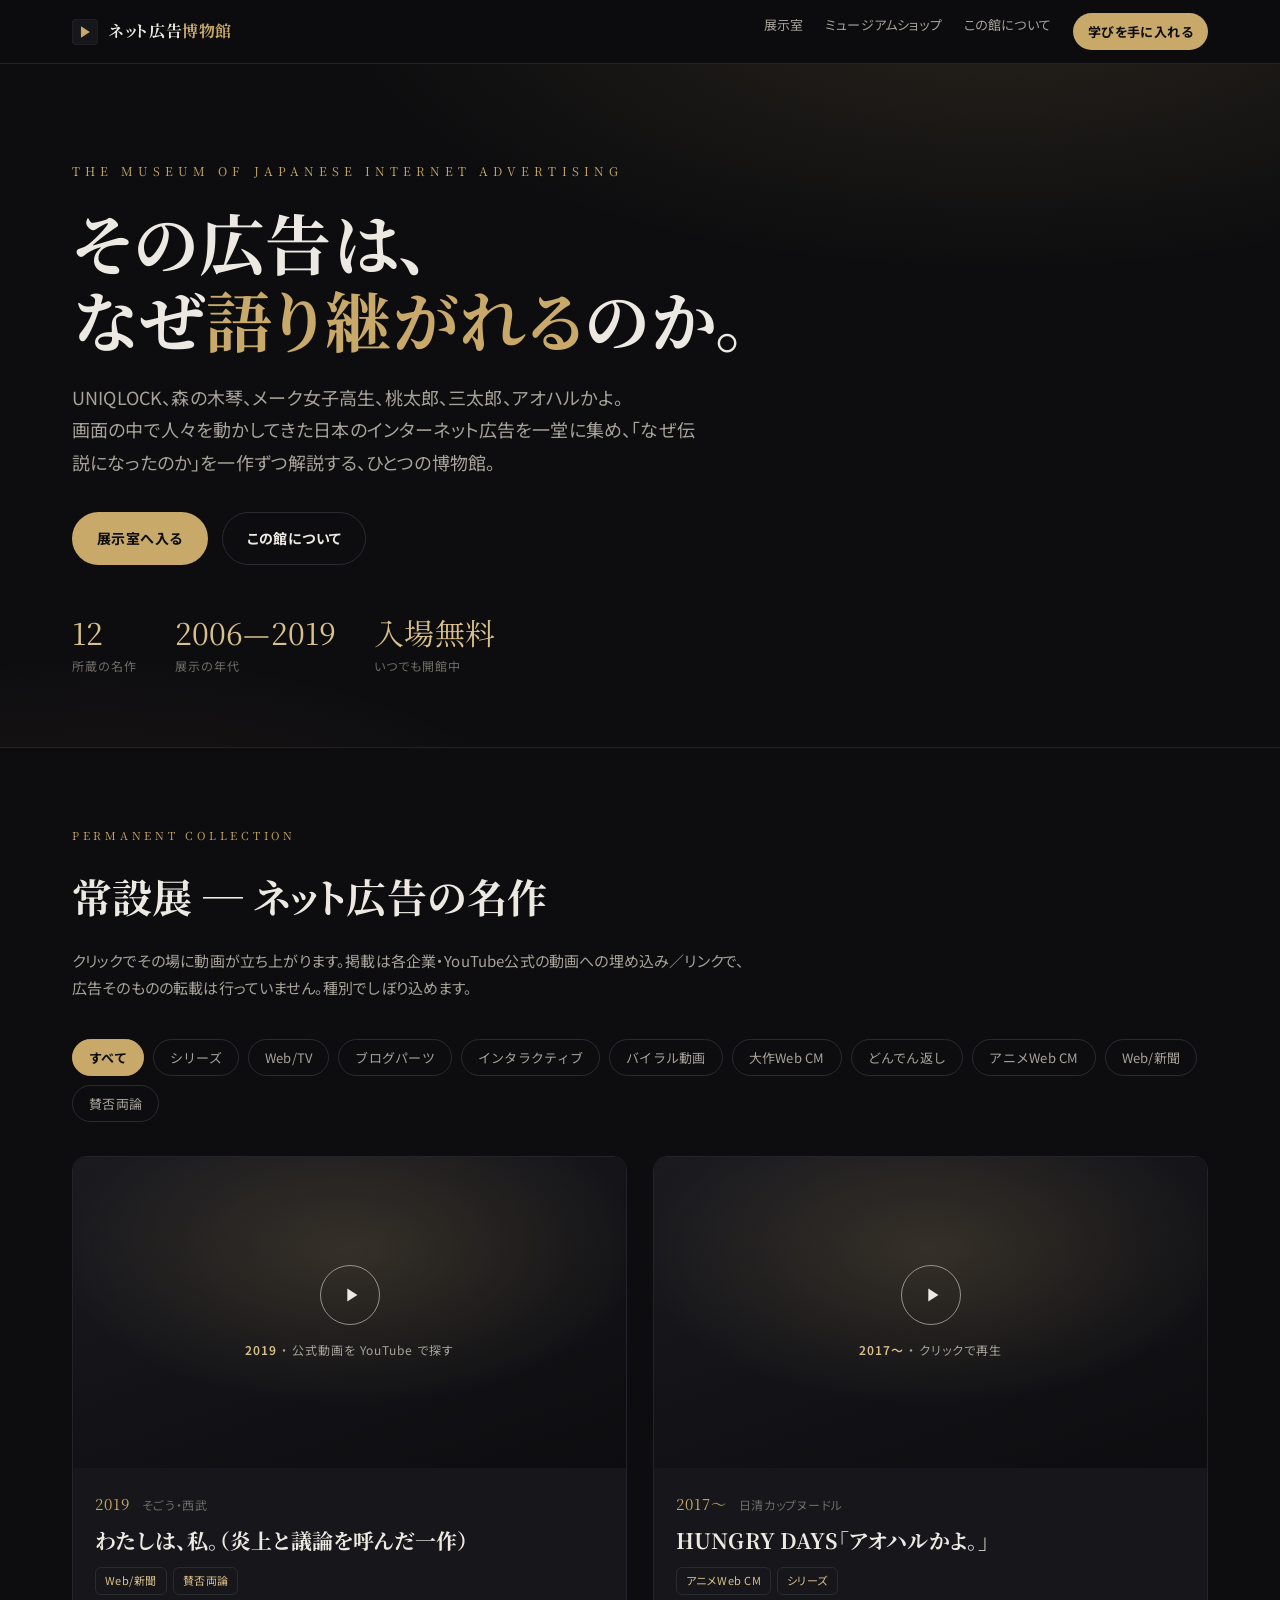
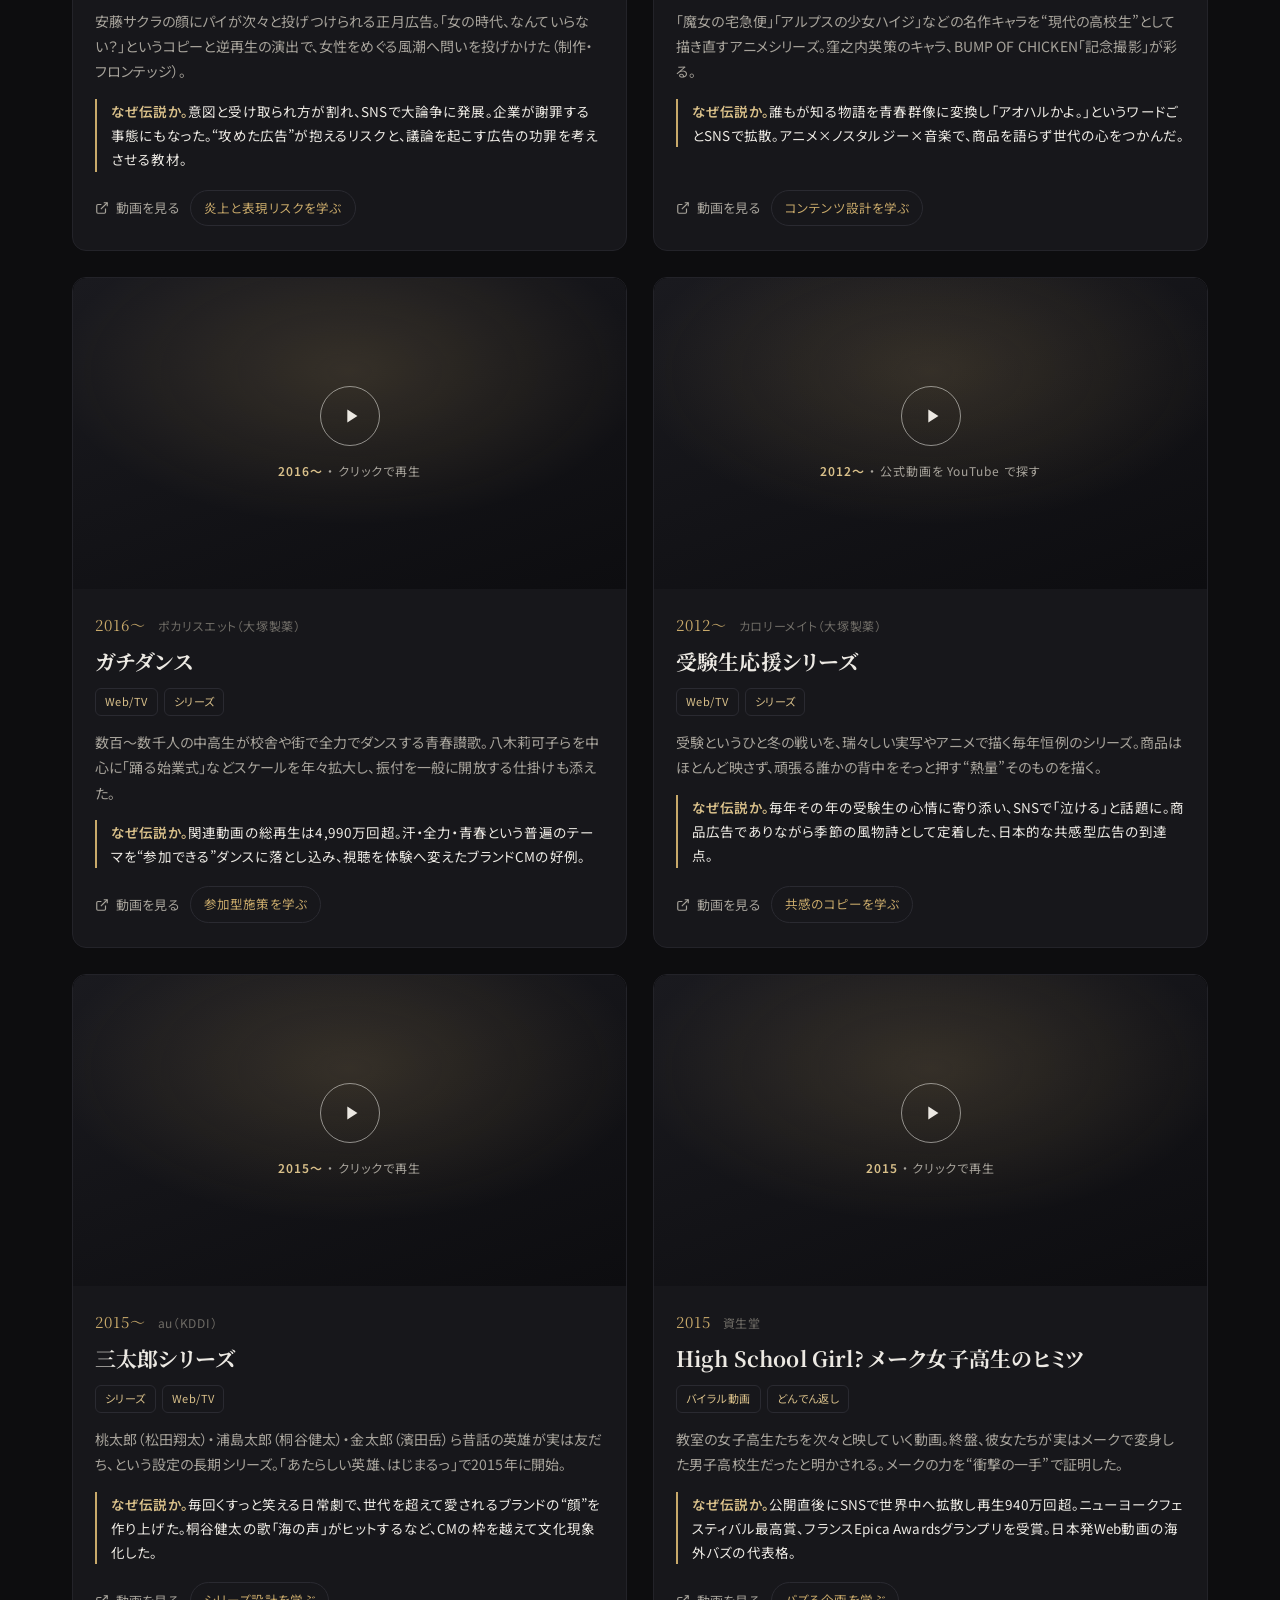
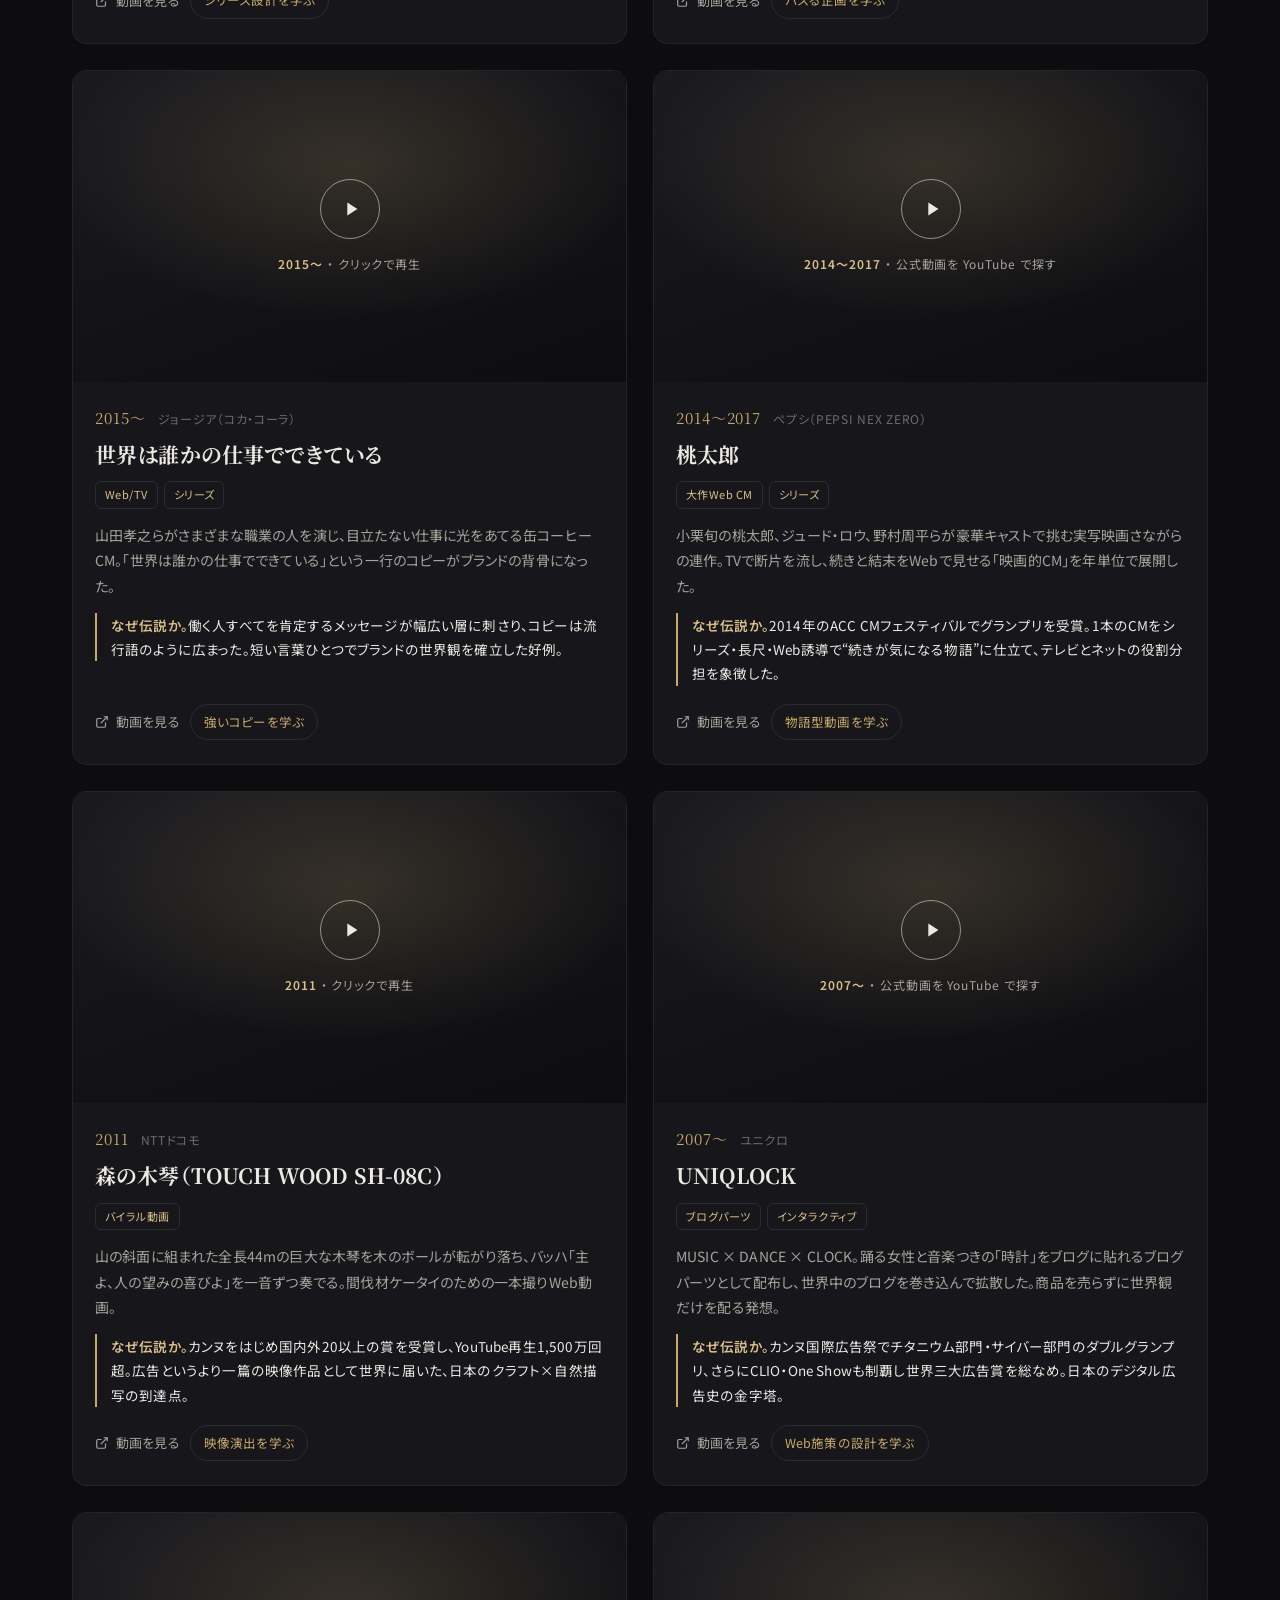
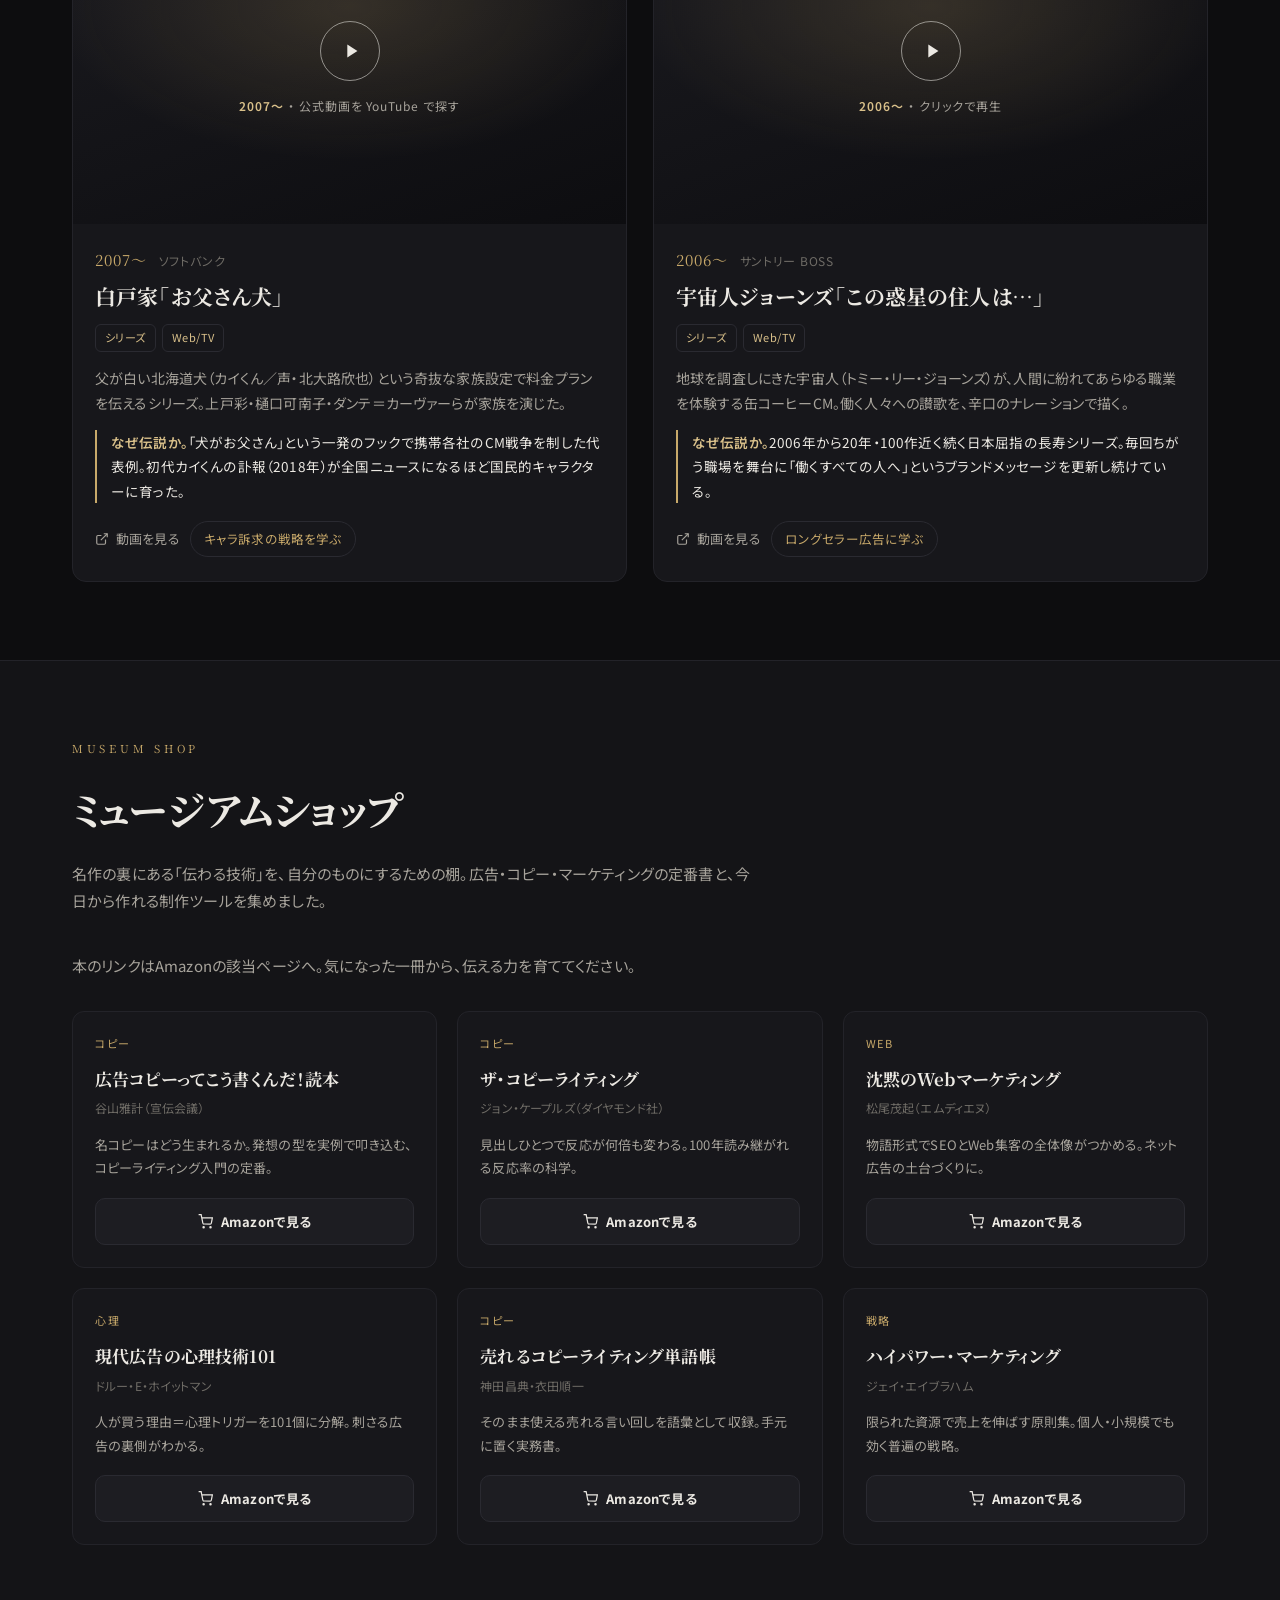
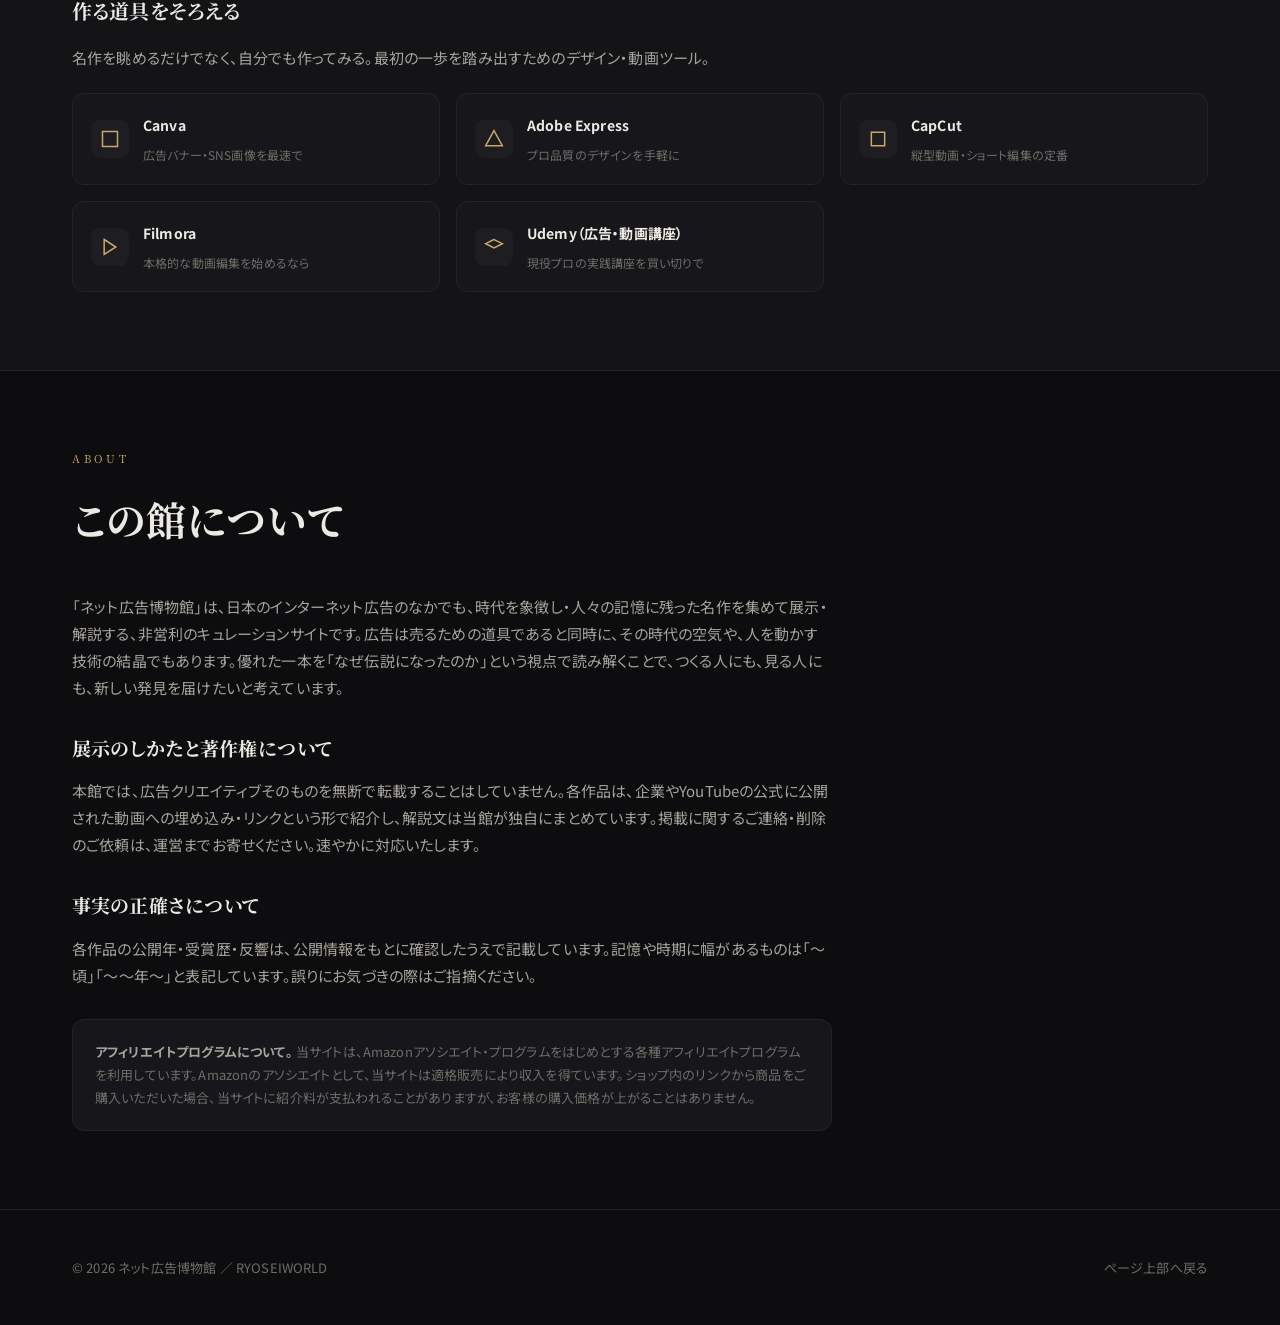
==== index.html @ 734ea81e "feat: ネット広告博物館 v1 — 日本のネット広告名作12件＋アフィリ導線" ====
<!DOCTYPE html>
<html lang="ja">
<head>
<meta charset="UTF-8">
<meta name="viewport" content="width=device-width, initial-scale=1.0">
<title>ネット広告博物館 — 日本のインターネット広告・名作ギャラリー</title>
<meta name="description" content="UNIQLOCK、森の木琴、メーク女子高生、桃太郎、三太郎、アオハルかよ。日本のインターネット広告の伝説的キャンペーンを年代別に展示し、なぜ伝説になったのかを解説するキュレーション博物館。">
<meta name="theme-color" content="#0d0d0f">
<link rel="canonical" href="https://imai-design.github.io/net-ad-museum/">

<!-- OGP -->
<meta property="og:type" content="website">
<meta property="og:title" content="ネット広告博物館 — 日本のインターネット広告・名作ギャラリー">
<meta property="og:description" content="日本のネット広告の伝説を年代別に展示。なぜ語り継がれるのかを解説するキュレーション博物館。">
<meta property="og:url" content="https://imai-design.github.io/net-ad-museum/">
<meta property="og:site_name" content="ネット広告博物館">
<meta name="twitter:card" content="summary_large_image">

<!-- favicon (SVG, 絵文字不使用) -->
<link rel="icon" href="data:image/svg+xml,%3Csvg xmlns='http://www.w3.org/2000/svg' viewBox='0 0 32 32'%3E%3Crect width='32' height='32' rx='6' fill='%230d0d0f'/%3E%3Cpath d='M11 9v14l11-7z' fill='%23c8a96a'/%3E%3C/svg%3E">

<link rel="preconnect" href="https://fonts.googleapis.com">
<link rel="preconnect" href="https://fonts.gstatic.com" crossorigin>
<link href="https://fonts.googleapis.com/css2?family=Noto+Sans+JP:wght@400;500;700&family=Noto+Serif+JP:wght@500;700&display=swap" rel="stylesheet">
<link rel="stylesheet" href="style.css">

<!-- 構造化データ -->
<script type="application/ld+json">
{
  "@context": "https://schema.org",
  "@type": "CollectionPage",
  "name": "ネット広告博物館",
  "description": "日本のインターネット広告の名作・伝説的キャンペーンを年代別に展示するキュレーション博物館。",
  "inLanguage": "ja",
  "url": "https://imai-design.github.io/net-ad-museum/"
}
</script>
</head>
<body>

<!-- ヘッダー -->
<header class="topbar">
  <div class="topbar__inner">
    <a class="brand" href="#top">
      <svg class="brand__mark" viewBox="0 0 32 32"><rect width="32" height="32" rx="6" fill="#17171b" stroke="#2a2a31"/><path d="M11 9v14l11-7z" fill="#c8a96a"/></svg>
      <span class="brand__name">ネット広告<span>博物館</span></span>
    </a>
    <nav class="navlinks">
      <a href="#gallery-sec">展示室</a>
      <a href="#shop">ミュージアムショップ</a>
      <a href="#about">この館について</a>
      <a class="nav-cta" href="#shop">学びを手に入れる</a>
    </nav>
  </div>
</header>

<!-- ヒーロー -->
<section class="hero" id="top">
  <div class="wrap">
    <p class="hero__eyebrow">The Museum of Japanese Internet Advertising</p>
    <h1>その広告は、<br>なぜ<span class="accent">語り継がれる</span>のか。</h1>
    <p class="hero__lead">UNIQLOCK、森の木琴、メーク女子高生、桃太郎、三太郎、アオハルかよ。<br>画面の中で人々を動かしてきた日本のインターネット広告を一堂に集め、「なぜ伝説になったのか」を一作ずつ解説する、ひとつの博物館。</p>
    <div class="hero__actions">
      <a class="btn btn--primary" href="#gallery-sec">展示室へ入る</a>
      <a class="btn btn--ghost" href="#about">この館について</a>
    </div>
    <div class="hero__stats">
      <div class="hero__stat"><div class="n"><span id="count">12</span></div><div class="l">所蔵の名作</div></div>
      <div class="hero__stat"><div class="n">2006—2019</div><div class="l">展示の年代</div></div>
      <div class="hero__stat"><div class="n">入場無料</div><div class="l">いつでも開館中</div></div>
    </div>
  </div>
</section>

<!-- 展示室 -->
<section class="section" id="gallery-sec">
  <div class="wrap">
    <div class="section__head">
      <span class="section__kicker">Permanent Collection</span>
      <h2 class="section__title">常設展 ─ ネット広告の名作</h2>
      <p class="section__desc">クリックでその場に動画が立ち上がります。掲載は各企業・YouTube公式の動画への埋め込み／リンクで、広告そのものの転載は行っていません。種別でしぼり込めます。</p>
    </div>
    <div class="filters" id="filters"></div>
    <div class="gallery" id="gallery"></div>
  </div>
</section>

<!-- ミュージアムショップ -->
<section class="section section--alt" id="shop">
  <div class="wrap">
    <div class="section__head">
      <span class="section__kicker">Museum Shop</span>
      <h2 class="section__title">ミュージアムショップ</h2>
      <p class="section__desc">名作の裏にある「伝わる技術」を、自分のものにするための棚。広告・コピー・マーケティングの定番書と、今日から作れる制作ツールを集めました。</p>
    </div>

    <p class="shop-intro">本のリンクはAmazonの該当ページへ。気になった一冊から、伝える力を育ててください。</p>
    <div class="shelf" id="shelf"></div>

    <h3 style="font-family:var(--serif);margin:48px 0 6px;font-size:20px;">作る道具をそろえる</h3>
    <p class="shop-intro" style="margin-bottom:0;">名作を眺めるだけでなく、自分でも作ってみる。最初の一歩を踏み出すためのデザイン・動画ツール。</p>
    <div class="tool-grid" id="toolGrid"></div>
  </div>
</section>

<!-- この館について -->
<section class="section" id="about">
  <div class="wrap">
    <div class="section__head">
      <span class="section__kicker">About</span>
      <h2 class="section__title">この館について</h2>
    </div>
    <div class="prose">
      <p>「ネット広告博物館」は、日本のインターネット広告のなかでも、時代を象徴し・人々の記憶に残った名作を集めて展示・解説する、非営利のキュレーションサイトです。広告は売るための道具であると同時に、その時代の空気や、人を動かす技術の結晶でもあります。優れた一本を「なぜ伝説になったのか」という視点で読み解くことで、つくる人にも、見る人にも、新しい発見を届けたいと考えています。</p>

      <h3>展示のしかたと著作権について</h3>
      <p>本館では、広告クリエイティブそのものを無断で転載することはしていません。各作品は、企業やYouTubeの公式に公開された動画への埋め込み・リンクという形で紹介し、解説文は当館が独自にまとめています。掲載に関するご連絡・削除のご依頼は、運営までお寄せください。速やかに対応いたします。</p>

      <h3>事実の正確さについて</h3>
      <p>各作品の公開年・受賞歴・反響は、公開情報をもとに確認したうえで記載しています。記憶や時期に幅があるものは「〜頃」「〜〜年〜」と表記しています。誤りにお気づきの際はご指摘ください。</p>

      <div class="disclosure">
        <b>アフィリエイトプログラムについて。</b> 当サイトは、Amazonアソシエイト・プログラムをはじめとする各種アフィリエイトプログラムを利用しています。Amazonのアソシエイトとして、当サイトは適格販売により収入を得ています。ショップ内のリンクから商品をご購入いただいた場合、当サイトに紹介料が支払われることがありますが、お客様の購入価格が上がることはありません。
      </div>
    </div>
  </div>
</section>

<!-- フッター -->
<footer class="footer">
  <div class="wrap footer__inner">
    <div>&copy; <span id="year">2026</span> ネット広告博物館 ／ RYOSEIWORLD</div>
    <div><a href="#top">ページ上部へ戻る</a></div>
  </div>
</footer>

<script src="app.js"></script>
</body>
</html>
---- style.css ----
/* ===========================================================
   ネット広告博物館  —  The Museum of Japanese Internet Advertising
   設計: ギャラリー（美術館）の静けさ × デジタル広告の躍動
   配色: 深いチャコール地に温かいオフホワイト、金の差し色
   絵文字は一切使わない（記号・連番・SVGで品を出す）
   =========================================================== */

:root {
  --bg:        #0d0d0f;
  --bg-soft:   #141417;
  --bg-card:   #17171b;
  --bg-card-2: #1d1d22;
  --line:      #2a2a31;
  --line-soft: #232329;
  --ink:       #ece9e3;
  --ink-dim:   #a7a39b;
  --ink-faint: #6f6c66;
  --gold:      #c8a96a;
  --gold-soft: #d9c08a;
  --rose:      #c97a6d;
  --maxw:      1180px;
  --radius:    14px;
  --shadow:    0 18px 50px rgba(0,0,0,.45);
  --serif:     "Noto Serif JP", "Hiragino Mincho ProN", serif;
  --sans:      "Noto Sans JP", -apple-system, "Hiragino Kaku Gothic ProN", sans-serif;
}

* { box-sizing: border-box; }

html { scroll-behavior: smooth; -webkit-text-size-adjust: 100%; }

body {
  margin: 0;
  font-family: var(--sans);
  background: var(--bg);
  color: var(--ink);
  line-height: 1.8;
  letter-spacing: .01em;
  font-feature-settings: "palt";
  overflow-x: hidden;
}

a { color: inherit; text-decoration: none; }

img, iframe { max-width: 100%; display: block; }

.wrap { width: 100%; max-width: var(--maxw); margin: 0 auto; padding: 0 22px; }

/* ---------- ヘッダー / ナビ ---------- */
.topbar {
  position: sticky; top: 0; z-index: 50;
  background: rgba(13,13,15,.78);
  backdrop-filter: blur(14px);
  border-bottom: 1px solid var(--line-soft);
}
.topbar__inner {
  max-width: var(--maxw); margin: 0 auto; padding: 13px 22px;
  display: flex; align-items: center; justify-content: space-between; gap: 16px;
}
.brand { display: flex; align-items: center; gap: 11px; font-weight: 700; letter-spacing: .04em; }
.brand__mark { width: 26px; height: 26px; flex: 0 0 auto; }
.brand__name { font-family: var(--serif); font-size: 16px; }
.brand__name span { color: var(--gold); }
.navlinks { display: flex; gap: 22px; font-size: 13px; color: var(--ink-dim); }
.navlinks a { transition: color .2s; }
.navlinks a:hover { color: var(--gold-soft); }
.navlinks .nav-cta {
  color: var(--bg); background: var(--gold); padding: 7px 15px; border-radius: 999px;
  font-weight: 700; letter-spacing: .03em;
}
.navlinks .nav-cta:hover { background: var(--gold-soft); color: var(--bg); }

/* ---------- ヒーロー ---------- */
.hero {
  position: relative;
  padding: 96px 0 70px;
  border-bottom: 1px solid var(--line-soft);
  background:
    radial-gradient(1100px 460px at 78% -10%, rgba(200,169,106,.14), transparent 60%),
    radial-gradient(800px 380px at 8% 120%, rgba(201,122,109,.10), transparent 60%);
}
.hero__eyebrow {
  font-family: var(--serif); letter-spacing: .42em; font-size: 12px;
  color: var(--gold); text-transform: uppercase; margin: 0 0 22px;
}
.hero h1 {
  font-family: var(--serif); font-weight: 700;
  font-size: clamp(34px, 6vw, 66px); line-height: 1.16; margin: 0 0 24px;
}
.hero h1 .accent { color: var(--gold); }
.hero__lead { max-width: 640px; color: var(--ink-dim); font-size: clamp(15px,1.6vw,18px); margin: 0 0 34px; }
.hero__actions { display: flex; flex-wrap: wrap; gap: 14px; }
.btn {
  display: inline-flex; align-items: center; gap: 9px;
  padding: 13px 24px; border-radius: 999px; font-weight: 700; font-size: 14px;
  border: 1px solid transparent; cursor: pointer; transition: all .2s; letter-spacing: .03em;
}
.btn--primary { background: var(--gold); color: var(--bg); }
.btn--primary:hover { background: var(--gold-soft); transform: translateY(-2px); }
.btn--ghost { border-color: var(--line); color: var(--ink); background: transparent; }
.btn--ghost:hover { border-color: var(--gold); color: var(--gold-soft); }
.btn svg { width: 16px; height: 16px; }

.hero__stats { display: flex; gap: 38px; margin-top: 52px; flex-wrap: wrap; }
.hero__stat .n { font-family: var(--serif); font-size: 30px; color: var(--gold-soft); line-height: 1; }
.hero__stat .l { font-size: 12px; color: var(--ink-faint); letter-spacing: .08em; margin-top: 8px; }

/* ---------- セクション見出し ---------- */
.section { padding: 78px 0; }
.section--alt { background: var(--bg-soft); border-top: 1px solid var(--line-soft); border-bottom: 1px solid var(--line-soft); }
.section__head { margin-bottom: 38px; }
.section__kicker {
  font-family: var(--serif); letter-spacing: .34em; font-size: 11px;
  color: var(--gold); text-transform: uppercase; display: block; margin-bottom: 14px;
}
.section__title { font-family: var(--serif); font-weight: 700; font-size: clamp(26px,4vw,40px); margin: 0 0 14px; }
.section__desc { color: var(--ink-dim); max-width: 680px; font-size: 15px; }

/* ---------- フィルター ---------- */
.filters { display: flex; flex-wrap: wrap; gap: 9px; margin-bottom: 34px; }
.chip {
  border: 1px solid var(--line); background: transparent; color: var(--ink-dim);
  padding: 8px 16px; border-radius: 999px; font-size: 13px; font-family: var(--sans);
  cursor: pointer; transition: all .18s; letter-spacing: .02em;
}
.chip:hover { border-color: var(--gold); color: var(--ink); }
.chip.is-active { background: var(--gold); border-color: var(--gold); color: var(--bg); font-weight: 700; }

/* ---------- 展示グリッド ---------- */
.gallery { display: grid; grid-template-columns: repeat(2, 1fr); gap: 26px; }
.exhibit {
  background: var(--bg-card);
  border: 1px solid var(--line-soft);
  border-radius: var(--radius);
  overflow: hidden;
  display: flex; flex-direction: column;
  transition: transform .25s, border-color .25s, box-shadow .25s;
}
.exhibit:hover { transform: translateY(-4px); border-color: var(--line); box-shadow: var(--shadow); }

.frame { position: relative; aspect-ratio: 16/9; background: #000; overflow: hidden; }
.frame iframe { width: 100%; height: 100%; border: 0; }
.frame__poster {
  position: absolute; inset: 0; display: flex; align-items: center; justify-content: center;
  flex-direction: column; gap: 14px; cursor: pointer; text-align: center; padding: 20px;
  background:
    radial-gradient(420px 220px at 50% 30%, rgba(200,169,106,.18), transparent 70%),
    linear-gradient(160deg, #1a1a1f, #0d0d10);
}
.frame__poster:hover .play { transform: scale(1.08); border-color: var(--gold); }
.play {
  width: 60px; height: 60px; border-radius: 50%;
  border: 1.5px solid rgba(236,233,227,.55);
  display: flex; align-items: center; justify-content: center; transition: all .2s;
}
.play svg { width: 22px; height: 22px; margin-left: 3px; }
.frame__poster .ptxt { font-size: 12px; color: var(--ink-dim); letter-spacing: .08em; }
.frame__poster .ptxt b { color: var(--gold-soft); font-weight: 600; }

.placard { padding: 22px 22px 24px; display: flex; flex-direction: column; flex: 1; }
.placard__meta { display: flex; align-items: baseline; gap: 12px; margin-bottom: 9px; }
.placard__year { font-family: var(--serif); color: var(--gold); font-size: 15px; letter-spacing: .06em; }
.placard__brand { font-size: 12px; color: var(--ink-faint); letter-spacing: .06em; }
.placard__title { font-family: var(--serif); font-weight: 700; font-size: 21px; line-height: 1.4; margin: 0 0 12px; }
.placard__tags { display: flex; flex-wrap: wrap; gap: 6px; margin-bottom: 14px; }
.tag { font-size: 11px; color: var(--gold-soft); border: 1px solid var(--line); border-radius: 6px; padding: 3px 9px; letter-spacing: .04em; }
.placard__body { color: var(--ink-dim); font-size: 14px; margin: 0 0 14px; }
.placard__why { font-size: 13.5px; color: var(--ink); border-left: 2px solid var(--gold); padding-left: 14px; margin: 0 0 18px; }
.placard__why b { color: var(--gold-soft); font-weight: 600; }
.placard__foot { margin-top: auto; display: flex; flex-wrap: wrap; gap: 10px; align-items: center; }
.linkout { display: inline-flex; align-items: center; gap: 7px; font-size: 13px; color: var(--ink-dim); transition: color .2s; }
.linkout:hover { color: var(--gold-soft); }
.linkout svg { width: 14px; height: 14px; }
.learn-link {
  display: inline-flex; align-items: center; gap: 7px; font-size: 12.5px;
  color: var(--gold); border: 1px solid var(--line); border-radius: 999px; padding: 6px 13px; transition: all .2s;
}
.learn-link:hover { border-color: var(--gold); background: rgba(200,169,106,.08); }

/* ---------- ショップ（アフィリエイト） ---------- */
.shop-intro { color: var(--ink-dim); max-width: 700px; margin-bottom: 32px; font-size: 15px; }
.shelf { display: grid; grid-template-columns: repeat(3, 1fr); gap: 20px; }
.book {
  background: var(--bg-card); border: 1px solid var(--line-soft); border-radius: 12px;
  padding: 22px; display: flex; flex-direction: column; transition: all .22s;
}
.book:hover { transform: translateY(-3px); border-color: var(--gold); box-shadow: var(--shadow); }
.book__kind { font-size: 11px; letter-spacing: .14em; color: var(--gold); text-transform: uppercase; margin-bottom: 12px; }
.book__title { font-family: var(--serif); font-weight: 700; font-size: 17px; line-height: 1.5; margin: 0 0 6px; }
.book__author { font-size: 12px; color: var(--ink-faint); margin-bottom: 14px; }
.book__why { font-size: 13px; color: var(--ink-dim); margin: 0 0 18px; flex: 1; }
.book__cta {
  display: inline-flex; align-items: center; justify-content: center; gap: 8px;
  padding: 11px 16px; border-radius: 10px; background: var(--bg-card-2);
  border: 1px solid var(--line); color: var(--ink); font-size: 13px; font-weight: 700; transition: all .2s;
}
.book__cta:hover { background: var(--gold); color: var(--bg); border-color: var(--gold); }
.book__cta svg { width: 15px; height: 15px; }

.tool-grid { display: grid; grid-template-columns: repeat(3,1fr); gap: 16px; margin-top: 22px; }
.tool {
  display: flex; align-items: center; gap: 14px; padding: 16px 18px;
  background: var(--bg-card); border: 1px solid var(--line-soft); border-radius: 12px; transition: all .2s;
}
.tool:hover { border-color: var(--gold); transform: translateY(-2px); }
.tool__ic { width: 38px; height: 38px; border-radius: 9px; background: var(--bg-card-2); display: flex; align-items: center; justify-content: center; flex: 0 0 auto; }
.tool__ic svg { width: 20px; height: 20px; color: var(--gold); }
.tool__t { font-weight: 700; font-size: 14px; }
.tool__d { font-size: 12px; color: var(--ink-faint); }

/* ---------- About / 開示 ---------- */
.prose { max-width: 760px; color: var(--ink-dim); font-size: 15px; }
.prose h3 { font-family: var(--serif); color: var(--ink); font-size: 19px; margin: 30px 0 12px; }
.prose p { margin: 0 0 16px; }
.prose ul { padding-left: 20px; margin: 0 0 16px; }
.prose li { margin-bottom: 8px; }
.disclosure {
  margin-top: 30px; padding: 20px 22px; background: var(--bg-card);
  border: 1px solid var(--line-soft); border-radius: 12px; font-size: 13px; color: var(--ink-faint);
}
.disclosure b { color: var(--ink-dim); }

/* ---------- フッター ---------- */
.footer { border-top: 1px solid var(--line-soft); padding: 46px 0; color: var(--ink-faint); font-size: 13px; }
.footer__inner { display: flex; justify-content: space-between; flex-wrap: wrap; gap: 18px; align-items: center; }
.footer a:hover { color: var(--gold-soft); }

/* ---------- レスポンシブ ---------- */
@media (max-width: 860px) {
  .gallery { grid-template-columns: 1fr; }
  .shelf { grid-template-columns: 1fr 1fr; }
  .tool-grid { grid-template-columns: 1fr 1fr; }
  .navlinks { display: none; }
  .navlinks.navlinks--min { display: flex; gap: 14px; }
}
@media (max-width: 520px) {
  .hero { padding: 64px 0 50px; }
  .hero__stats { gap: 24px; }
  .shelf, .tool-grid { grid-template-columns: 1fr; }
  .section { padding: 56px 0; }
  .footer__inner { flex-direction: column; align-items: flex-start; }
}

/* アクセシビリティ: モーション削減 */
@media (prefers-reduced-motion: reduce) {
  * { scroll-behavior: auto !important; transition: none !important; }
}
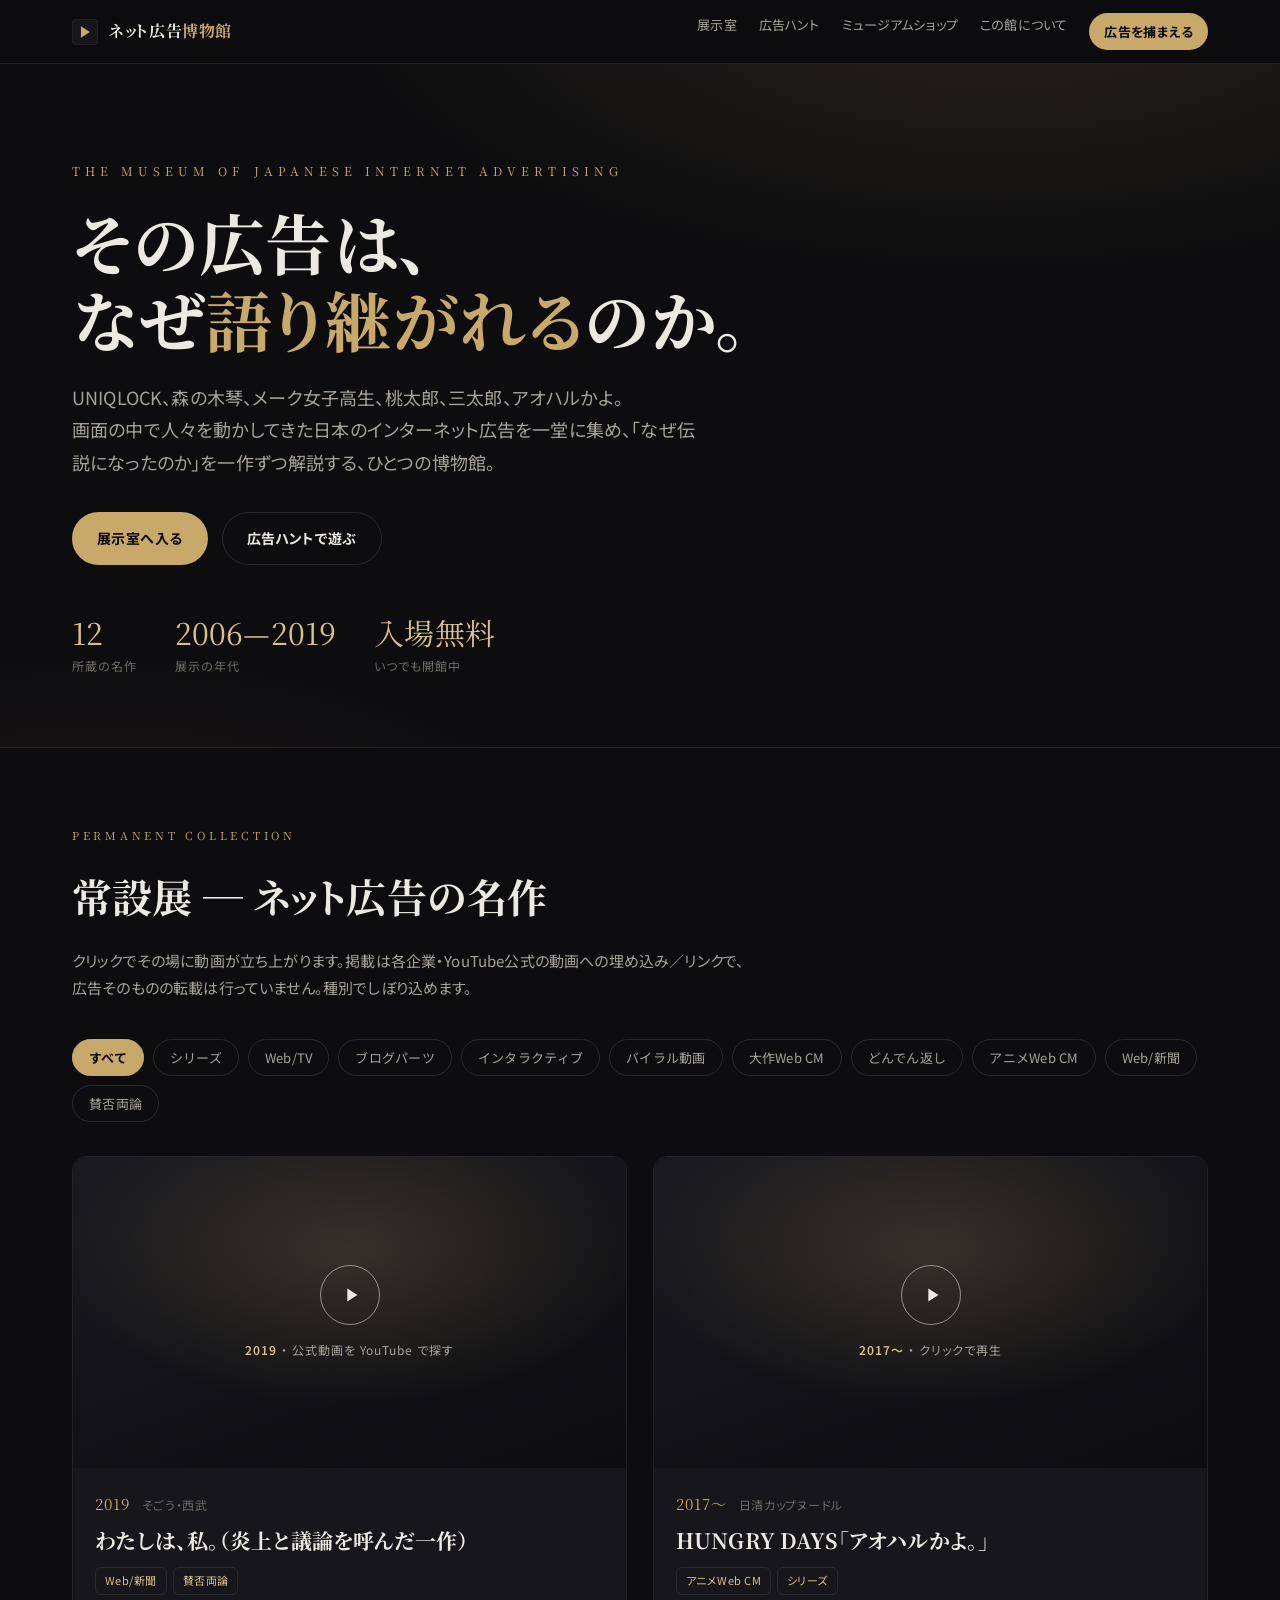
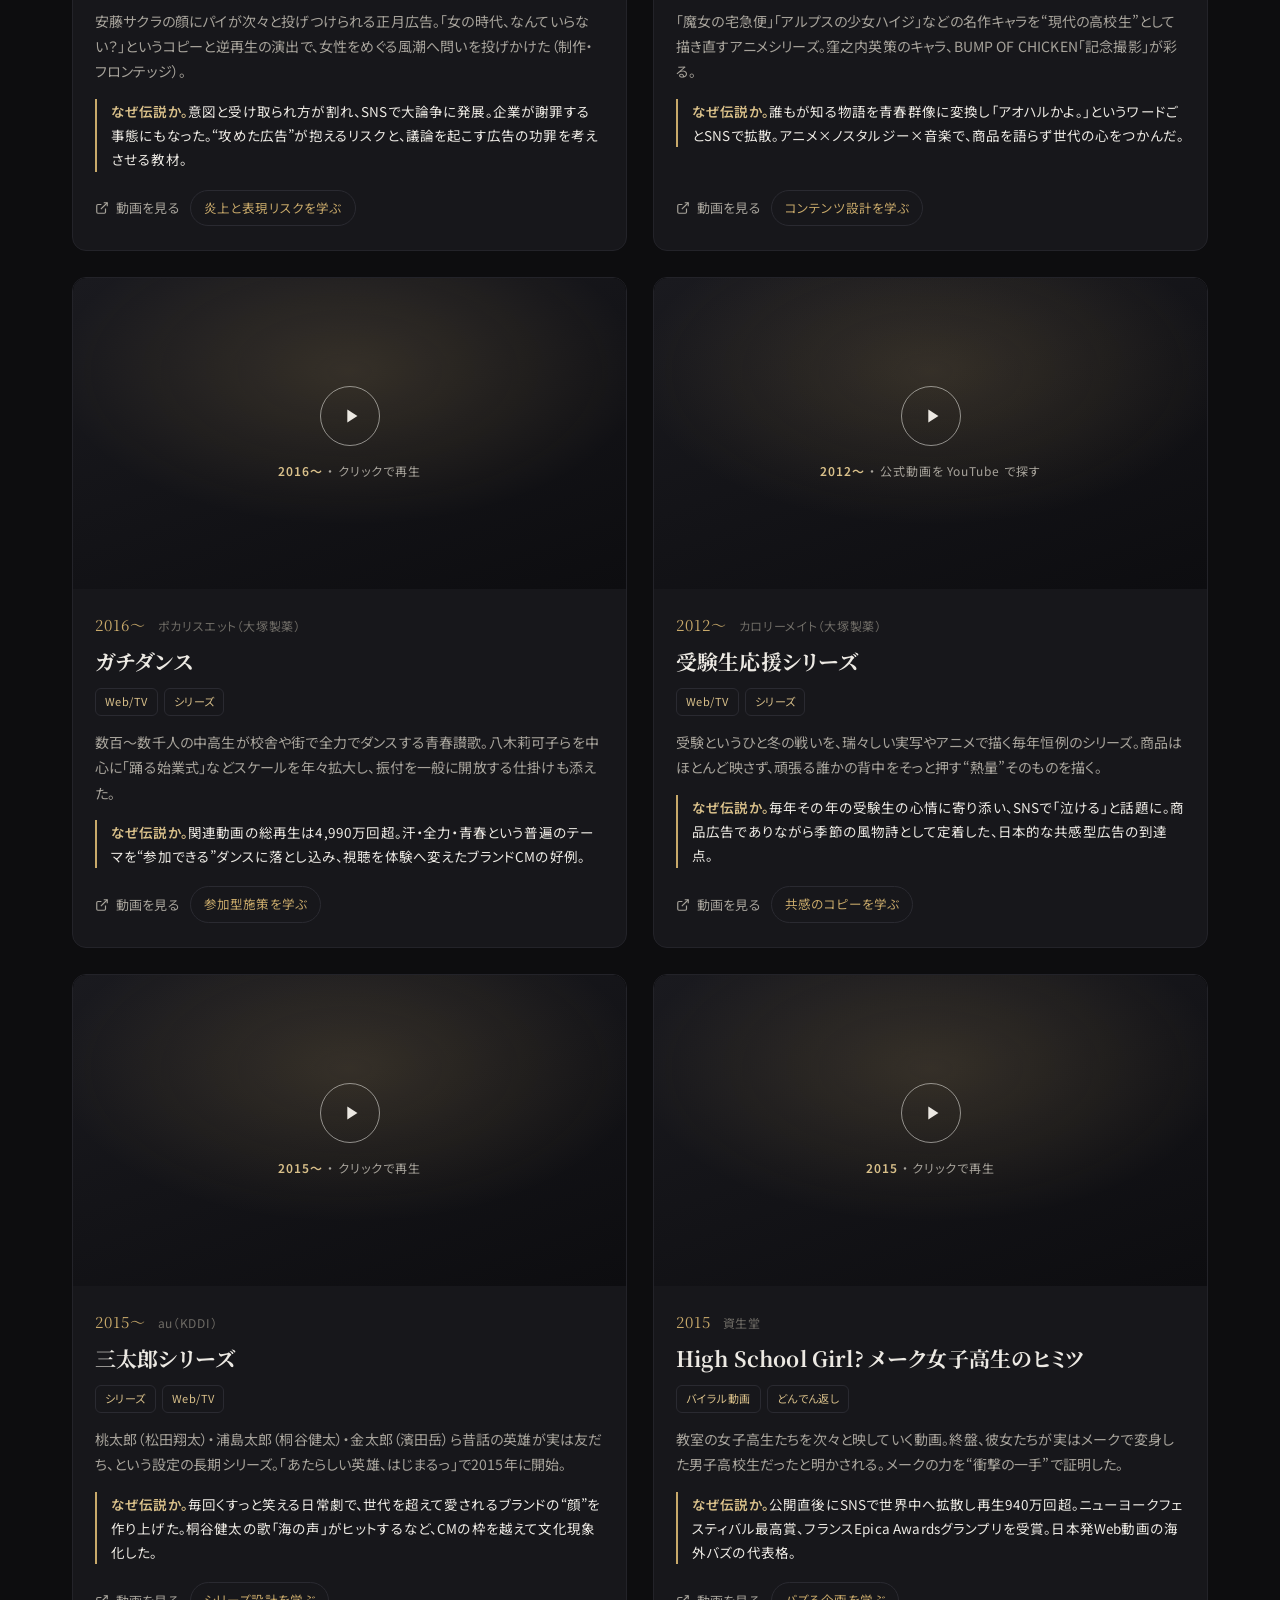
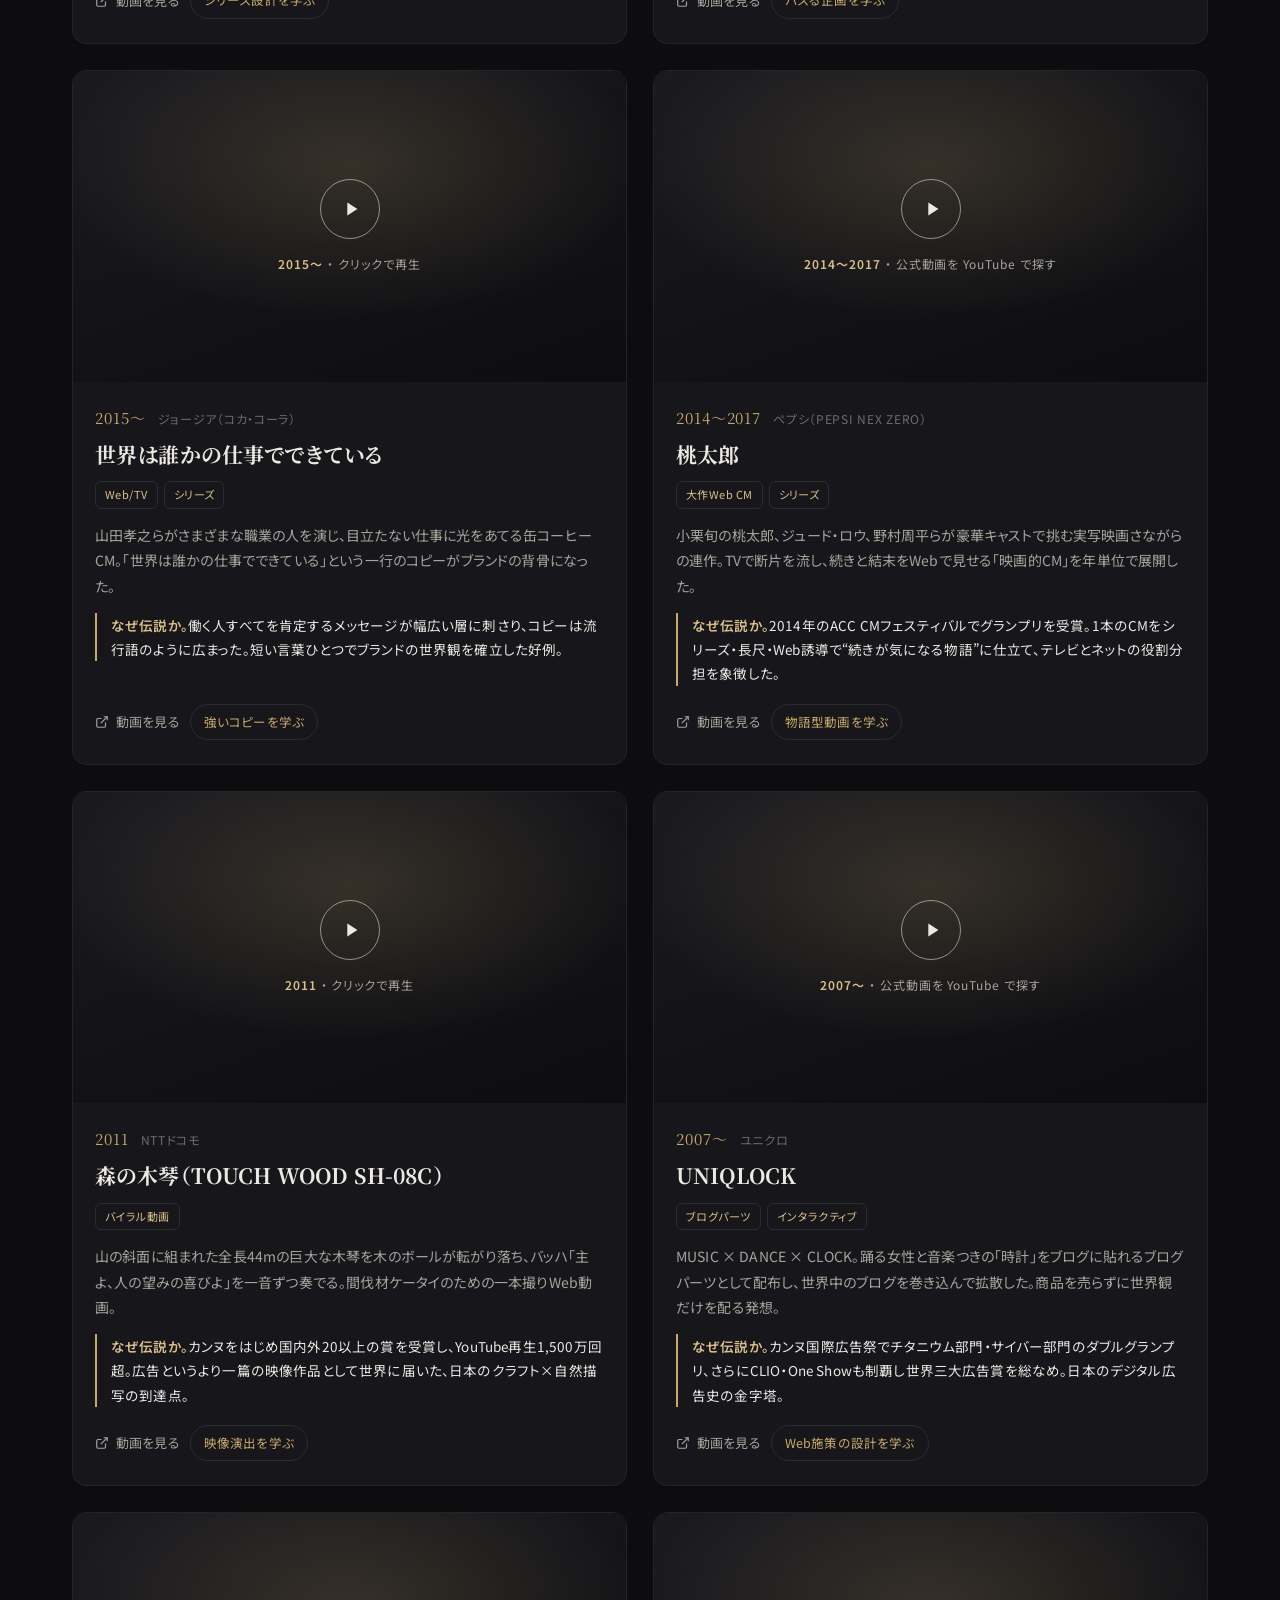
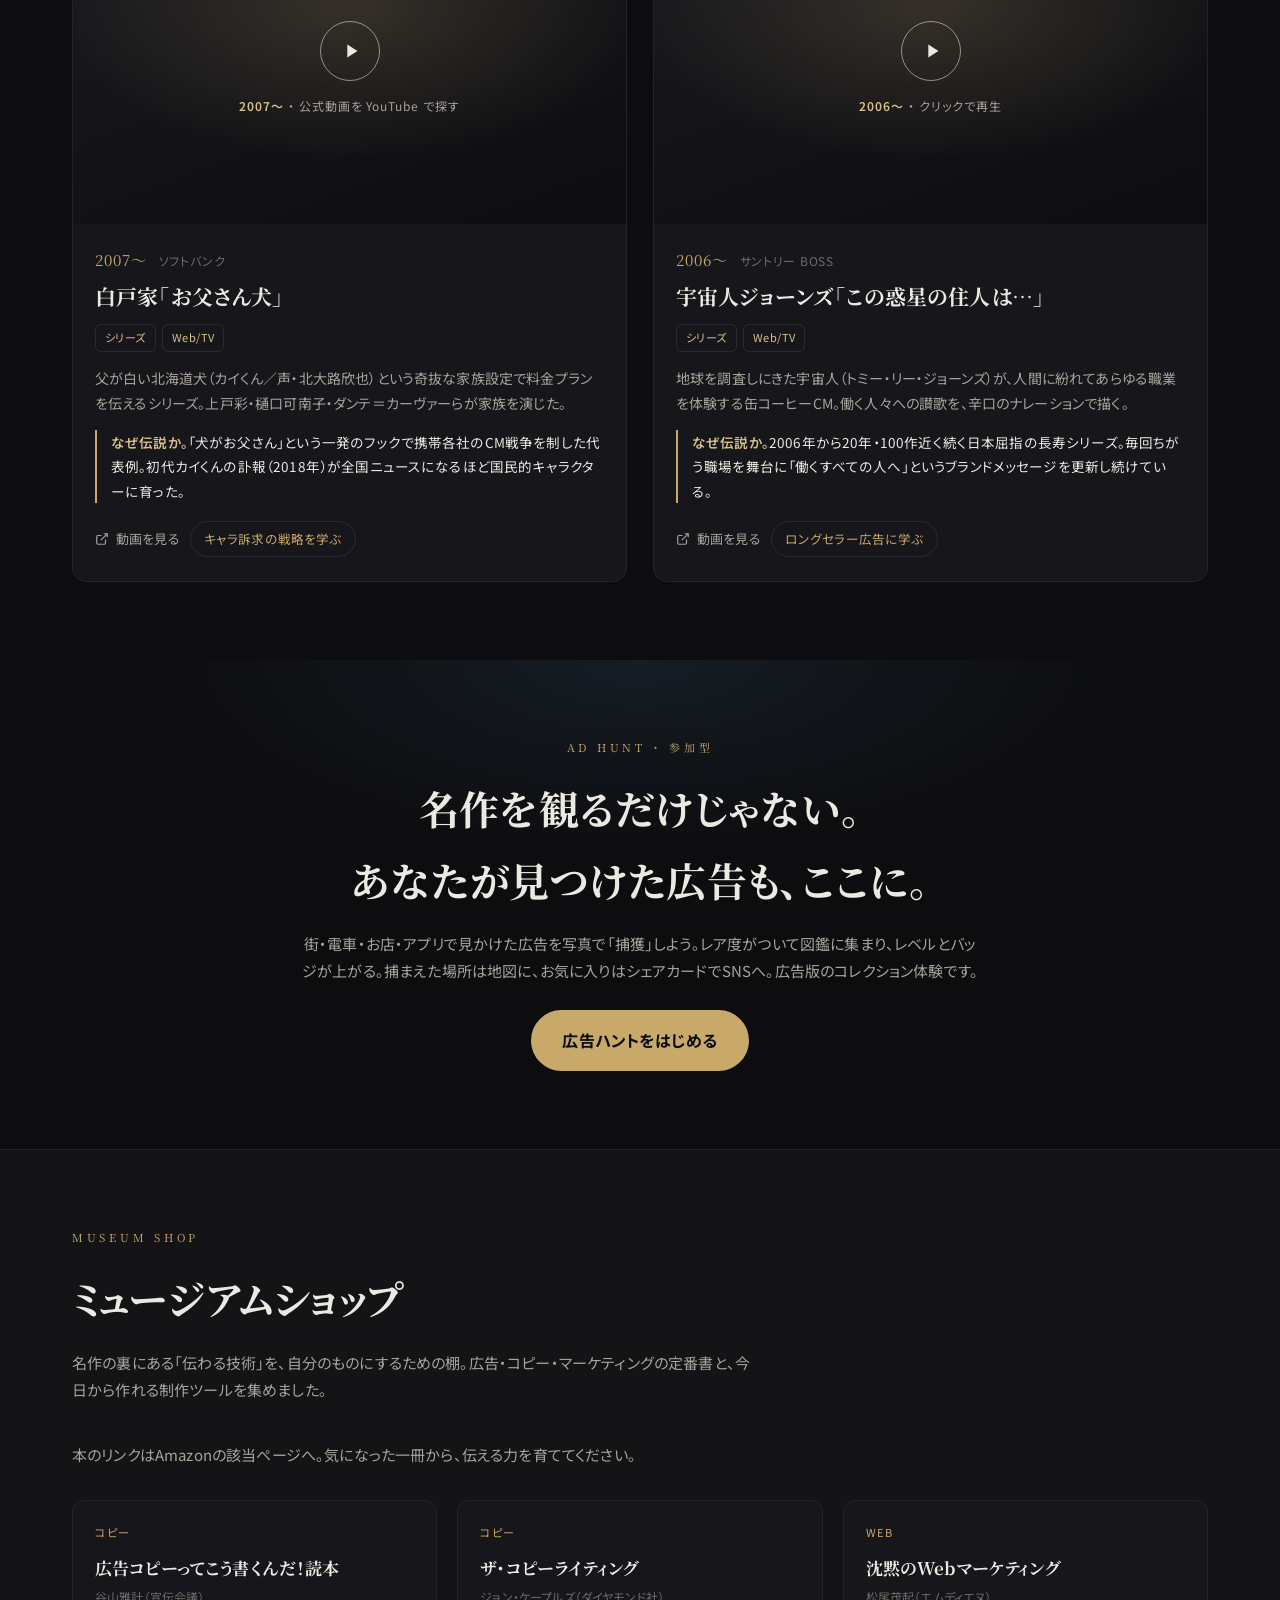
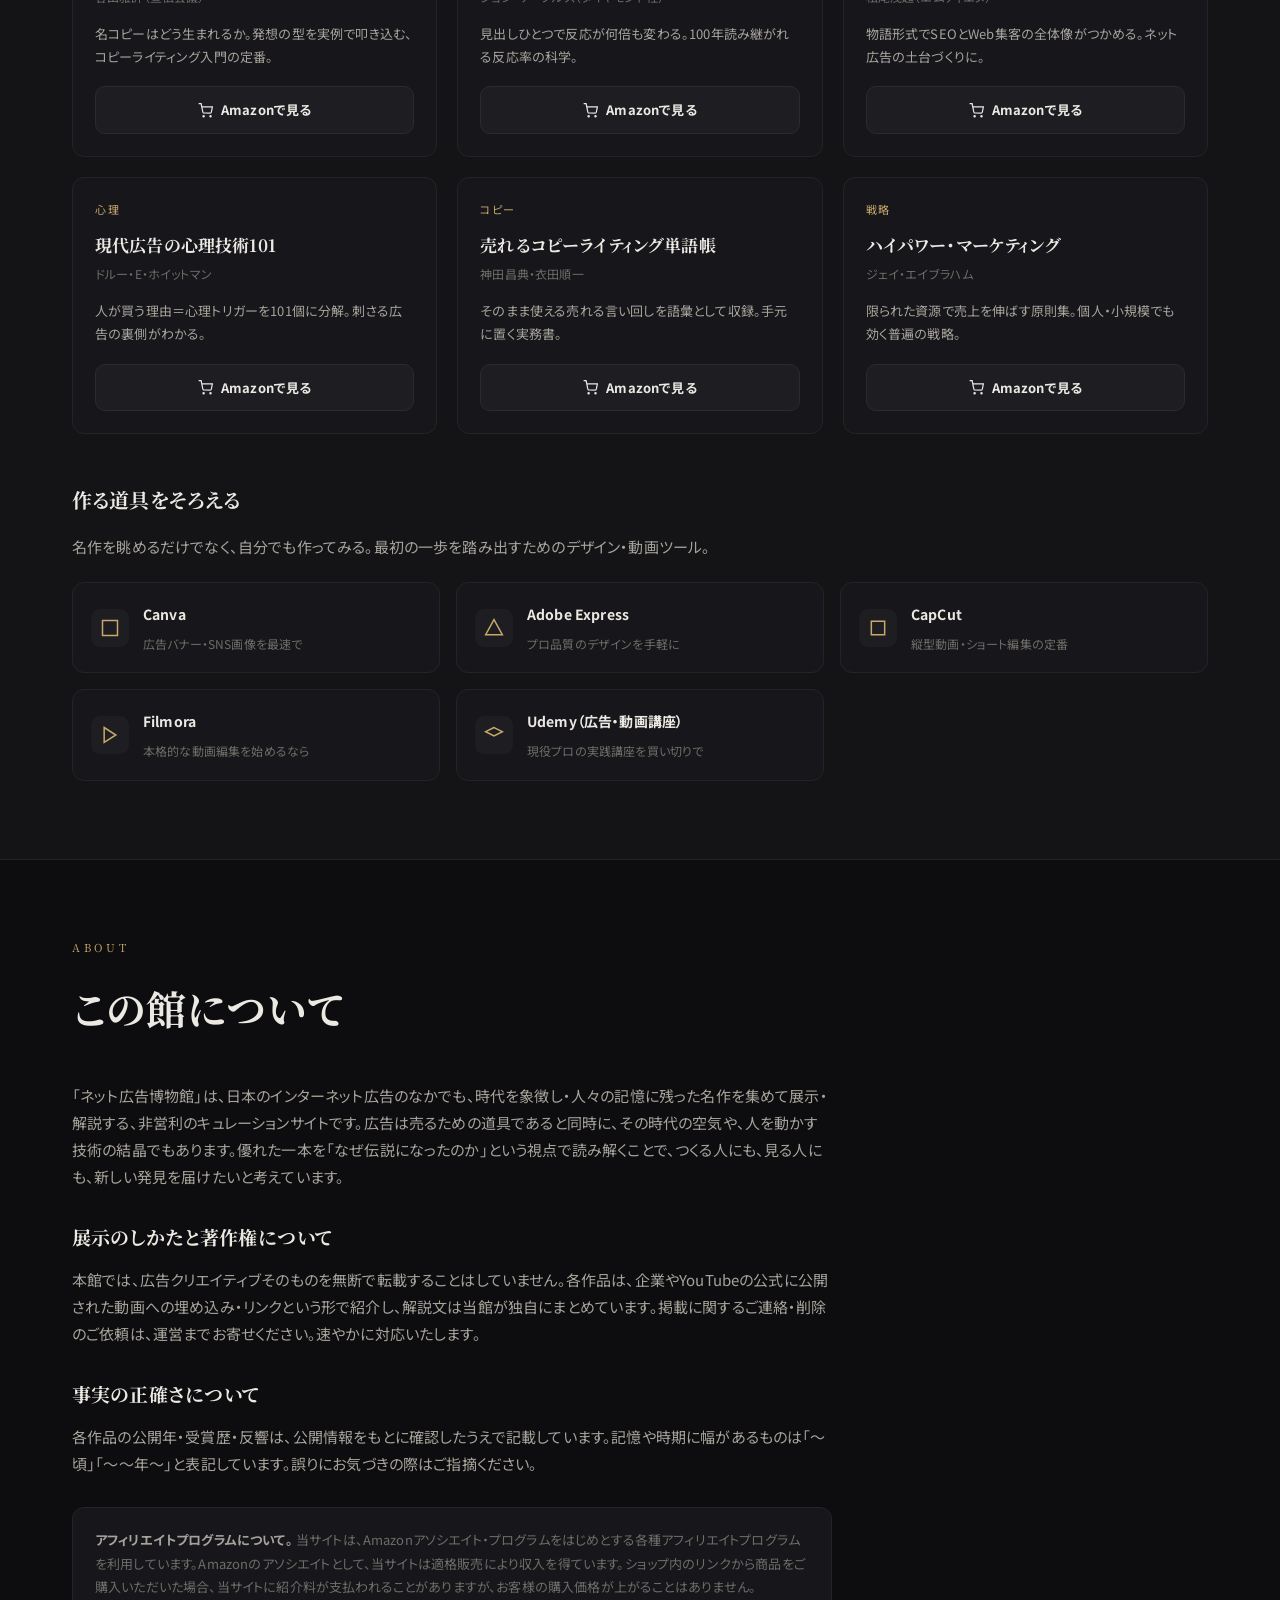
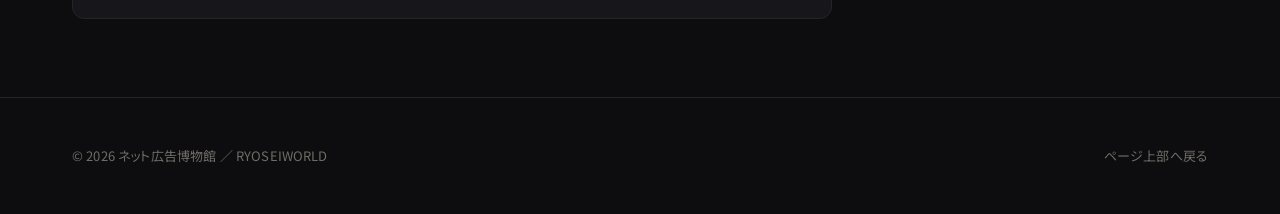
==== commit cfabd3d0: "feat: 広告ハント追加 — 街の広告を捕まえる参加型UGC（図鑑/レア度/レベル/バッジ/地図/シェアカード/Supabase共有壁アダプタ）" ====
--- a/index.html
+++ b/index.html
@@ -47,9 +47,10 @@
     </a>
     <nav class="navlinks">
       <a href="#gallery-sec">展示室</a>
+      <a href="hunt.html">広告ハント</a>
       <a href="#shop">ミュージアムショップ</a>
       <a href="#about">この館について</a>
-      <a class="nav-cta" href="#shop">学びを手に入れる</a>
+      <a class="nav-cta" href="hunt.html">広告を捕まえる</a>
     </nav>
   </div>
 </header>
@@ -62,7 +63,7 @@
     <p class="hero__lead">UNIQLOCK、森の木琴、メーク女子高生、桃太郎、三太郎、アオハルかよ。<br>画面の中で人々を動かしてきた日本のインターネット広告を一堂に集め、「なぜ伝説になったのか」を一作ずつ解説する、ひとつの博物館。</p>
     <div class="hero__actions">
       <a class="btn btn--primary" href="#gallery-sec">展示室へ入る</a>
-      <a class="btn btn--ghost" href="#about">この館について</a>
+      <a class="btn btn--ghost" href="hunt.html">広告ハントで遊ぶ</a>
     </div>
     <div class="hero__stats">
       <div class="hero__stat"><div class="n"><span id="count">12</span></div><div class="l">所蔵の名作</div></div>
@@ -82,6 +83,16 @@
     </div>
     <div class="filters" id="filters"></div>
     <div class="gallery" id="gallery"></div>
+  </div>
+</section>
+
+<!-- 広告ハント 誘導バンド -->
+<section class="section" style="text-align:center;background:radial-gradient(800px 320px at 50% 0%, rgba(90,169,230,.10), transparent 60%)">
+  <div class="wrap">
+    <span class="section__kicker" style="display:block">Ad Hunt ・ 参加型</span>
+    <h2 class="section__title" style="margin-bottom:14px">名作を観るだけじゃない。<br>あなたが見つけた広告も、ここに。</h2>
+    <p class="section__desc" style="margin:0 auto 26px">街・電車・お店・アプリで見かけた広告を写真で「捕獲」しよう。レア度がついて図鑑に集まり、レベルとバッジが上がる。捕まえた場所は地図に、お気に入りはシェアカードでSNSへ。広告版のコレクション体験です。</p>
+    <a class="btn btn--primary" href="hunt.html" style="font-size:16px;padding:15px 30px">広告ハントをはじめる</a>
   </div>
 </section>
 
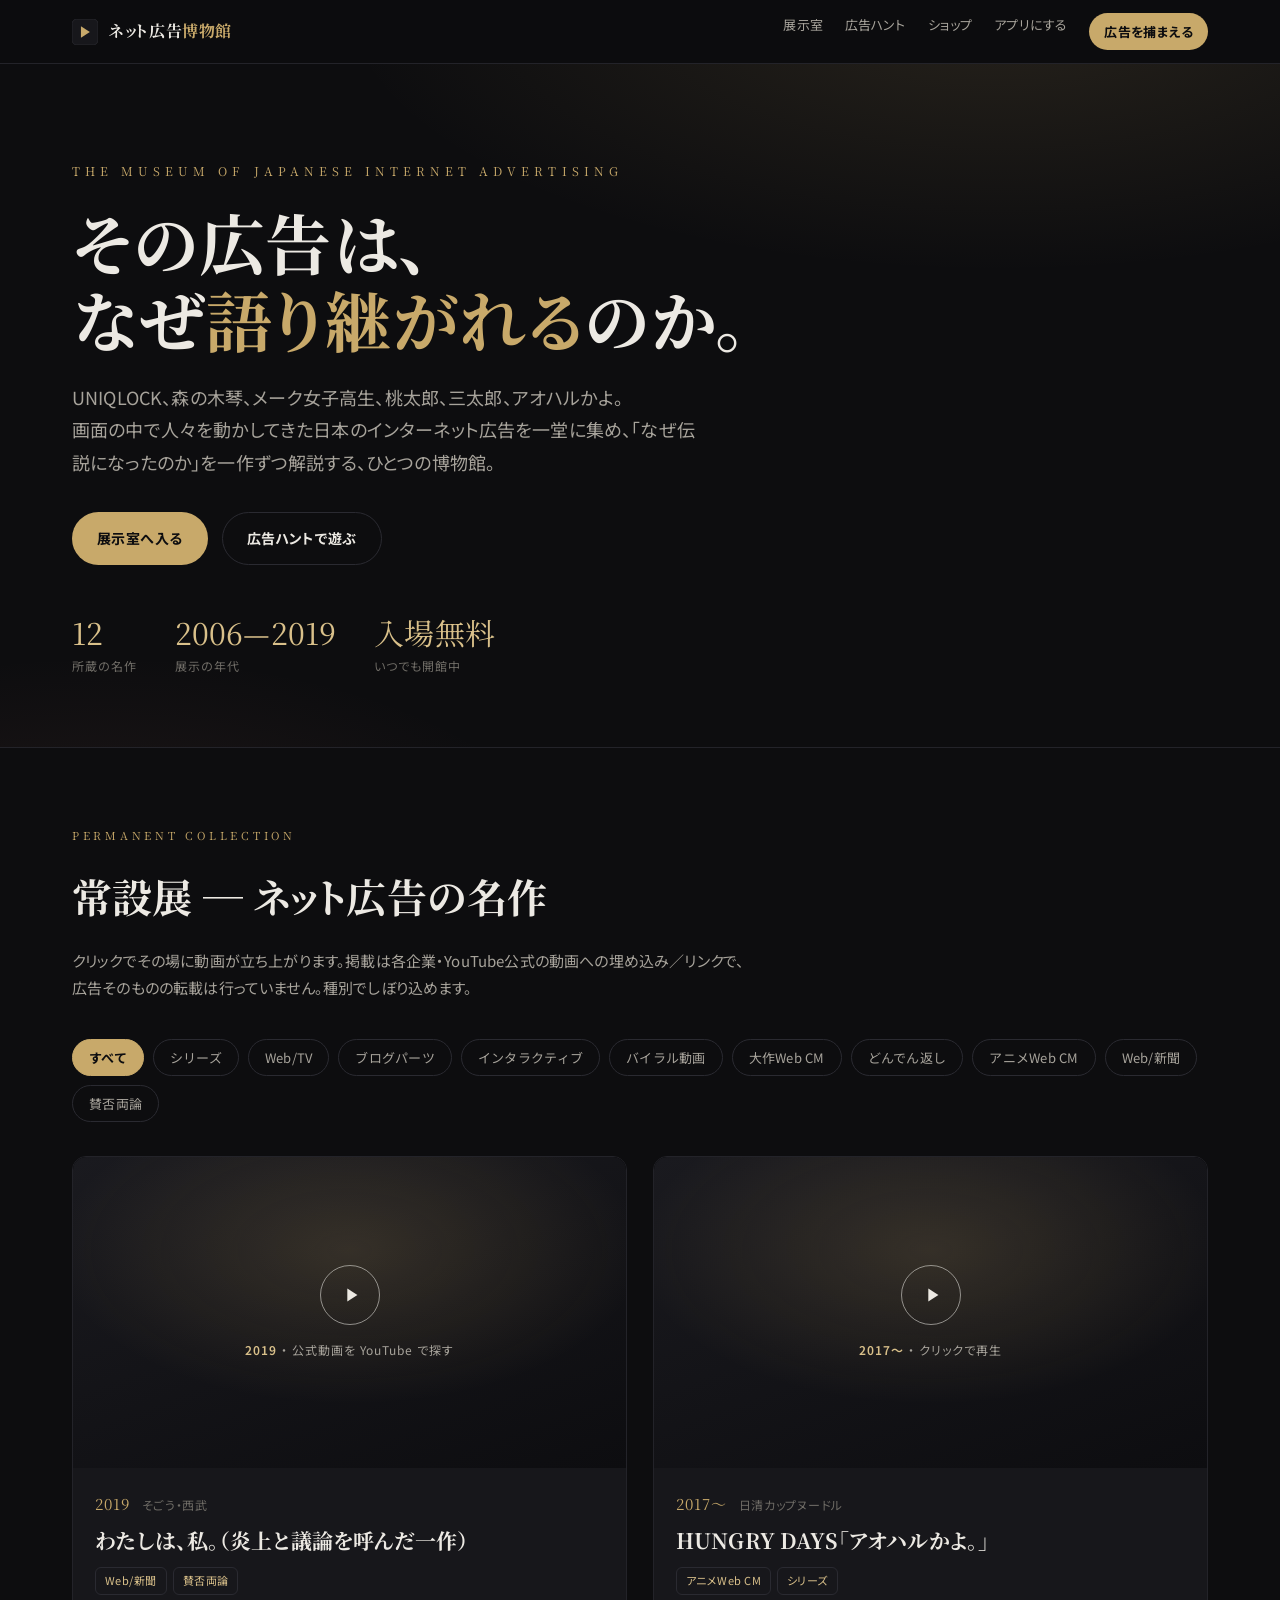
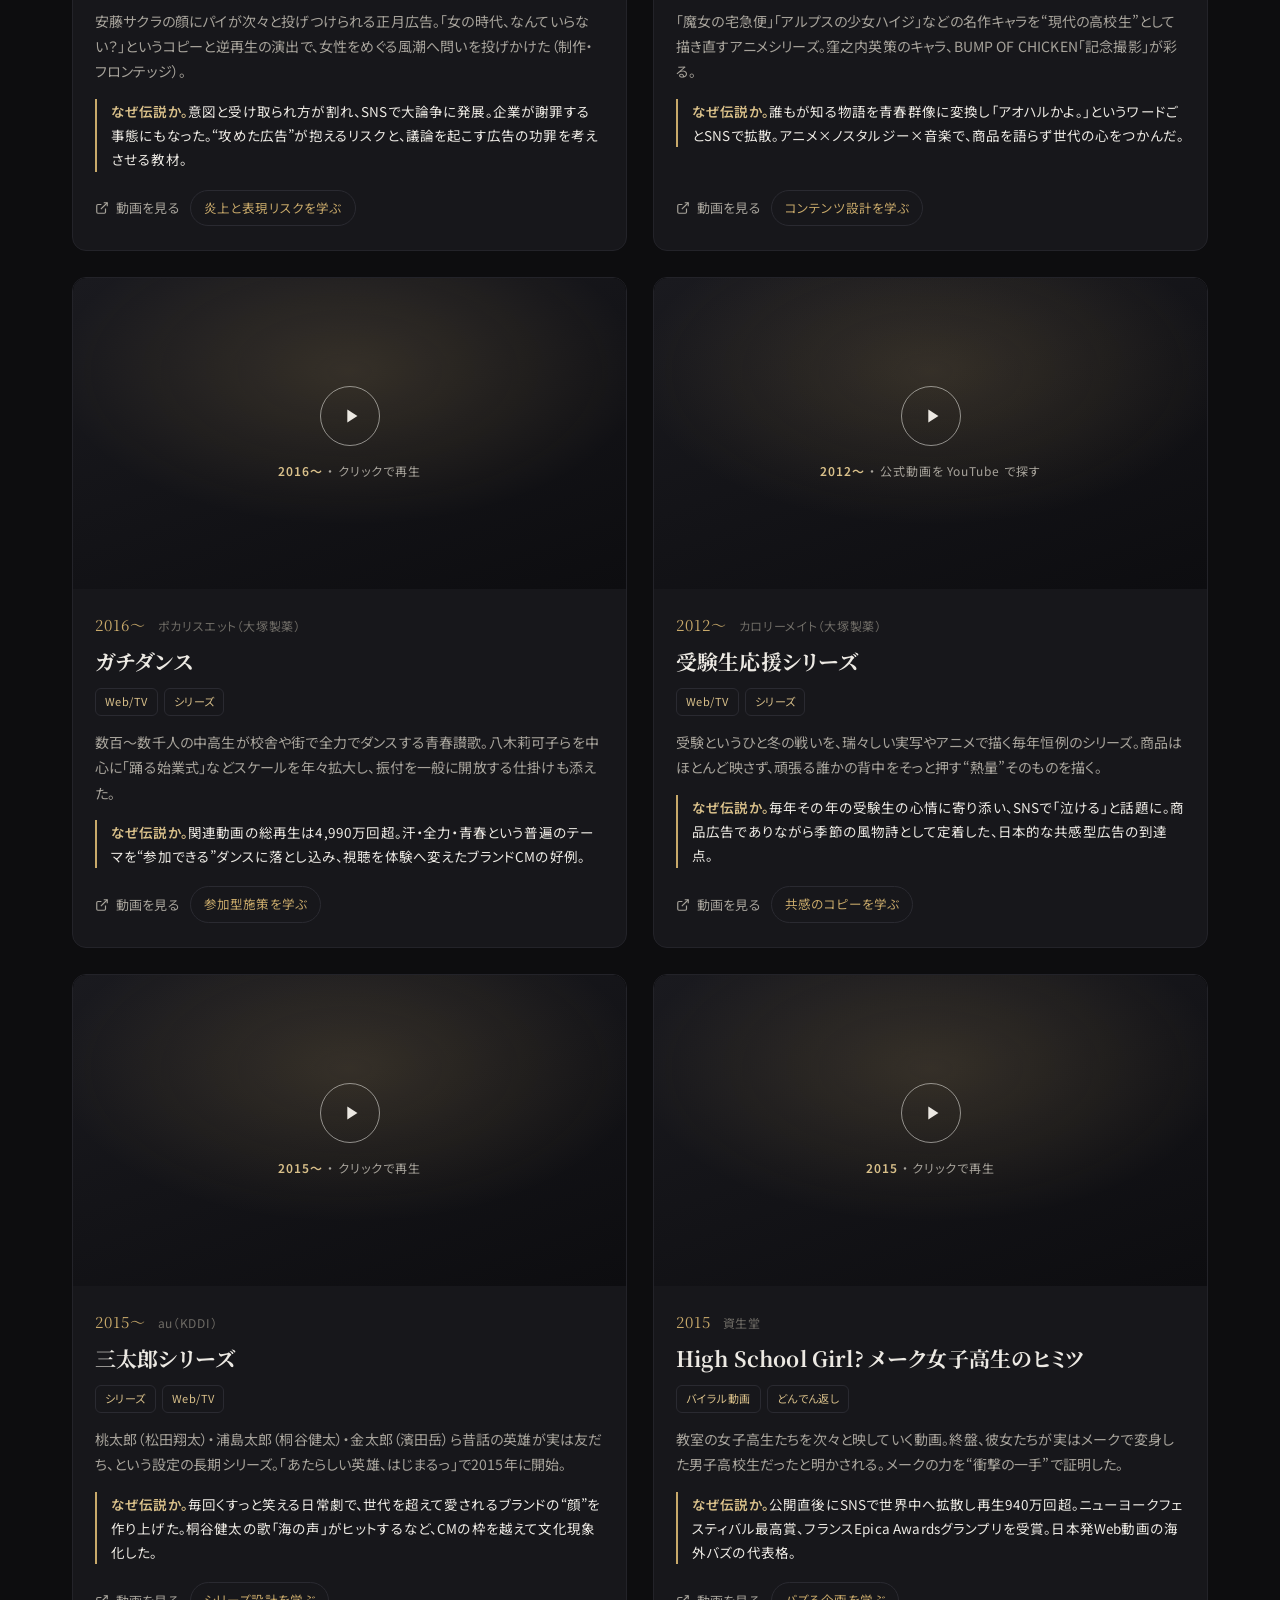
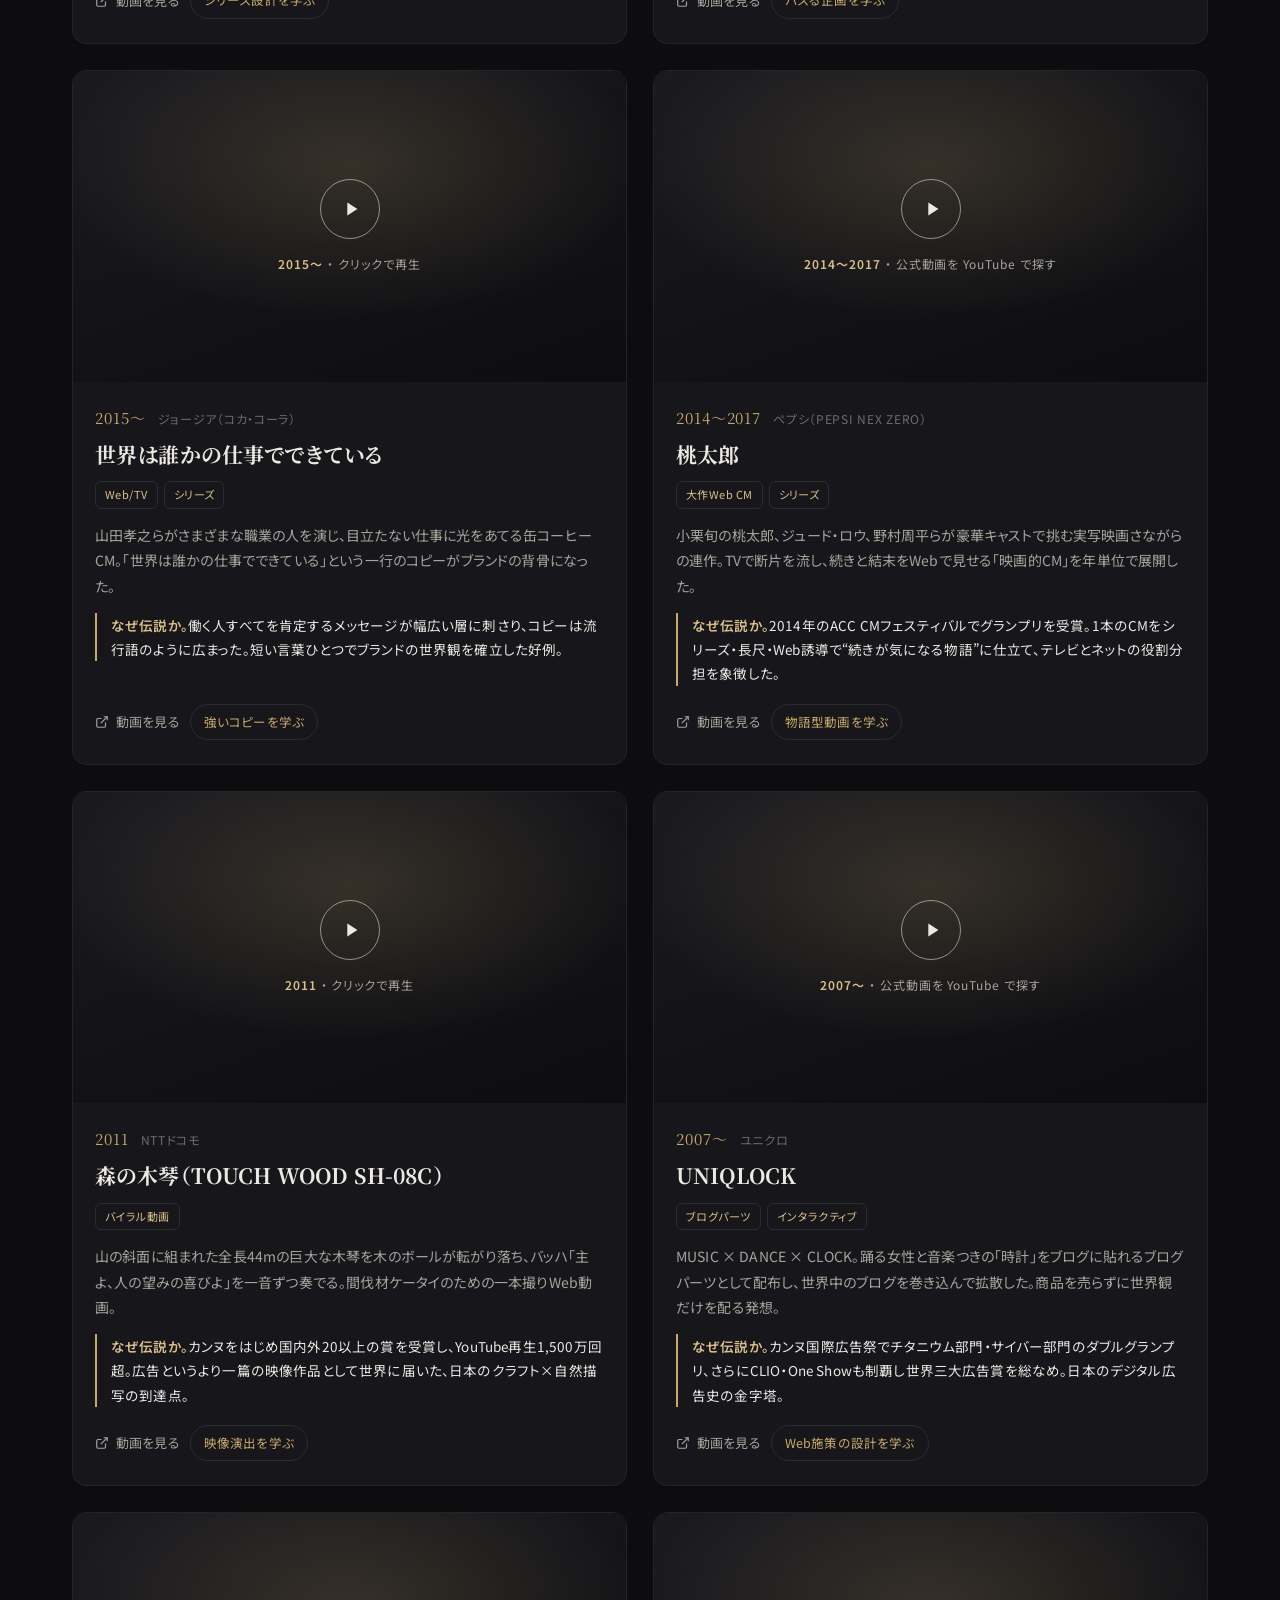
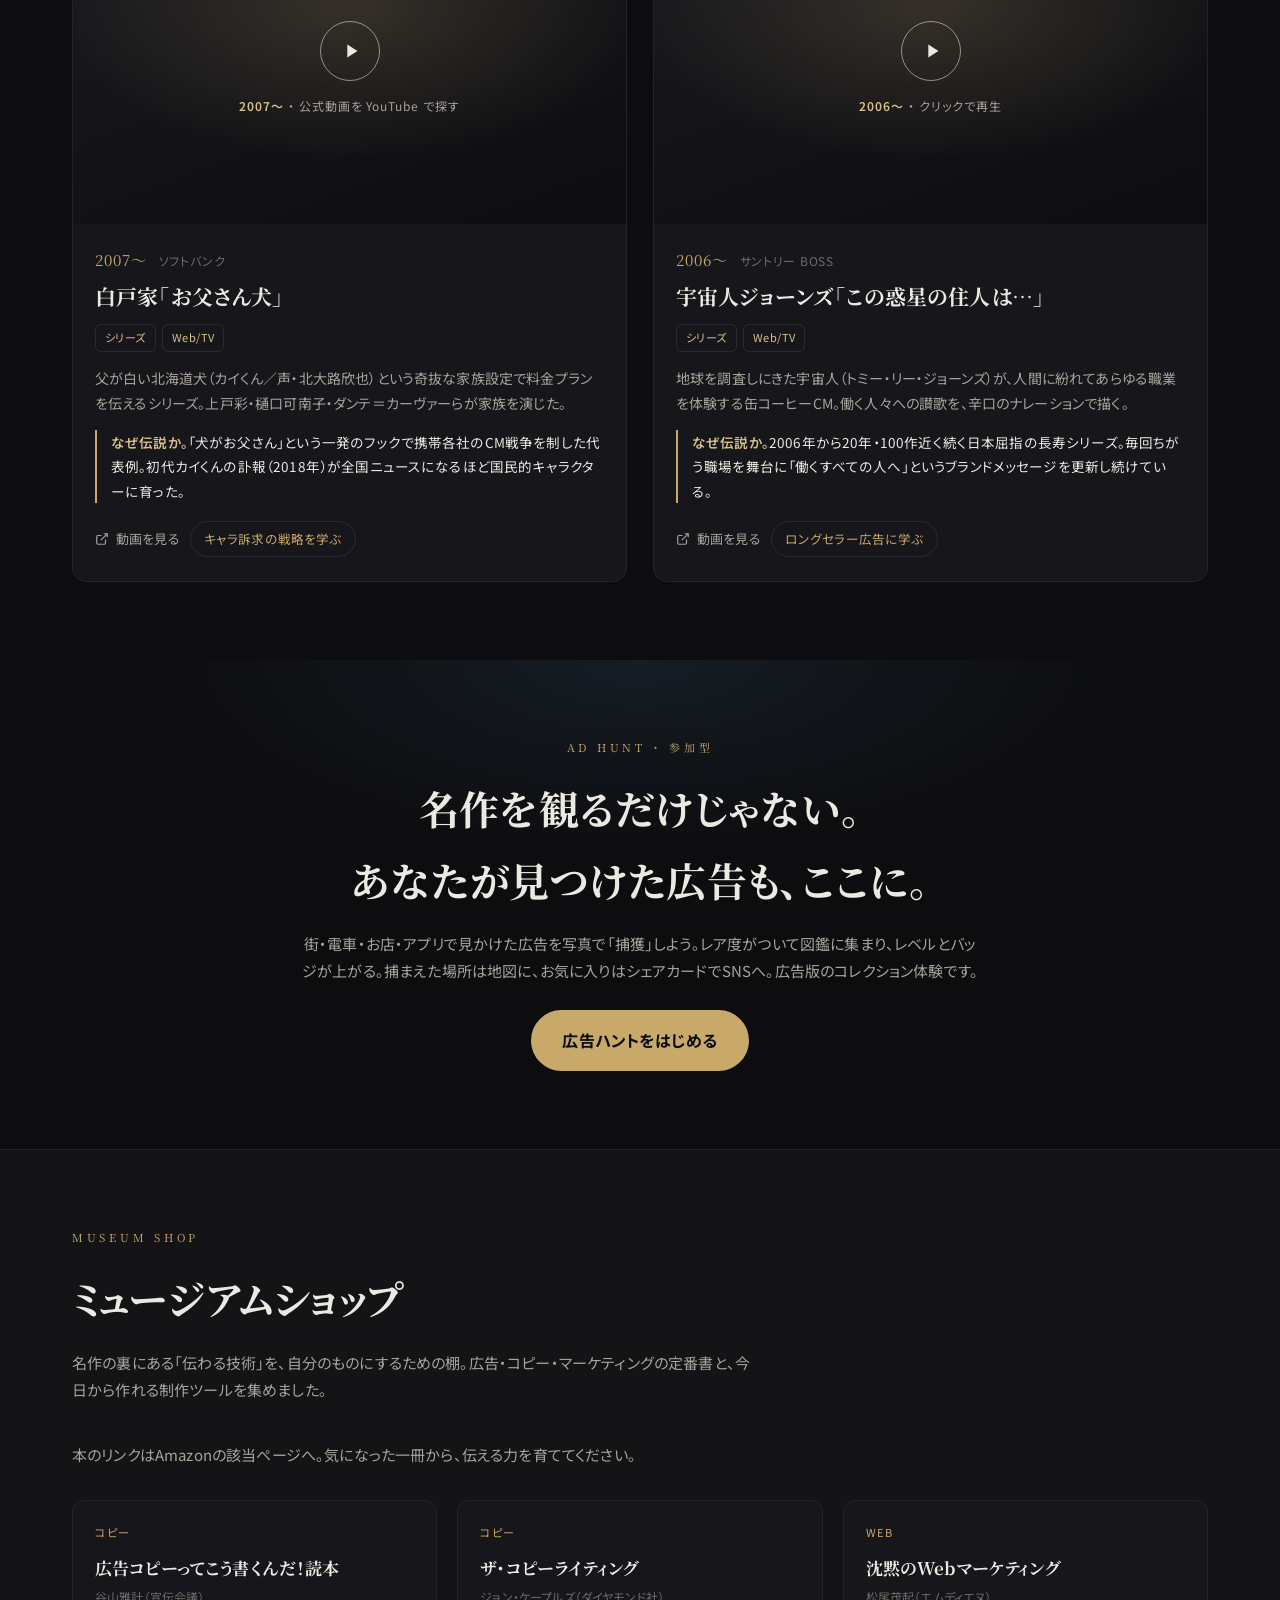
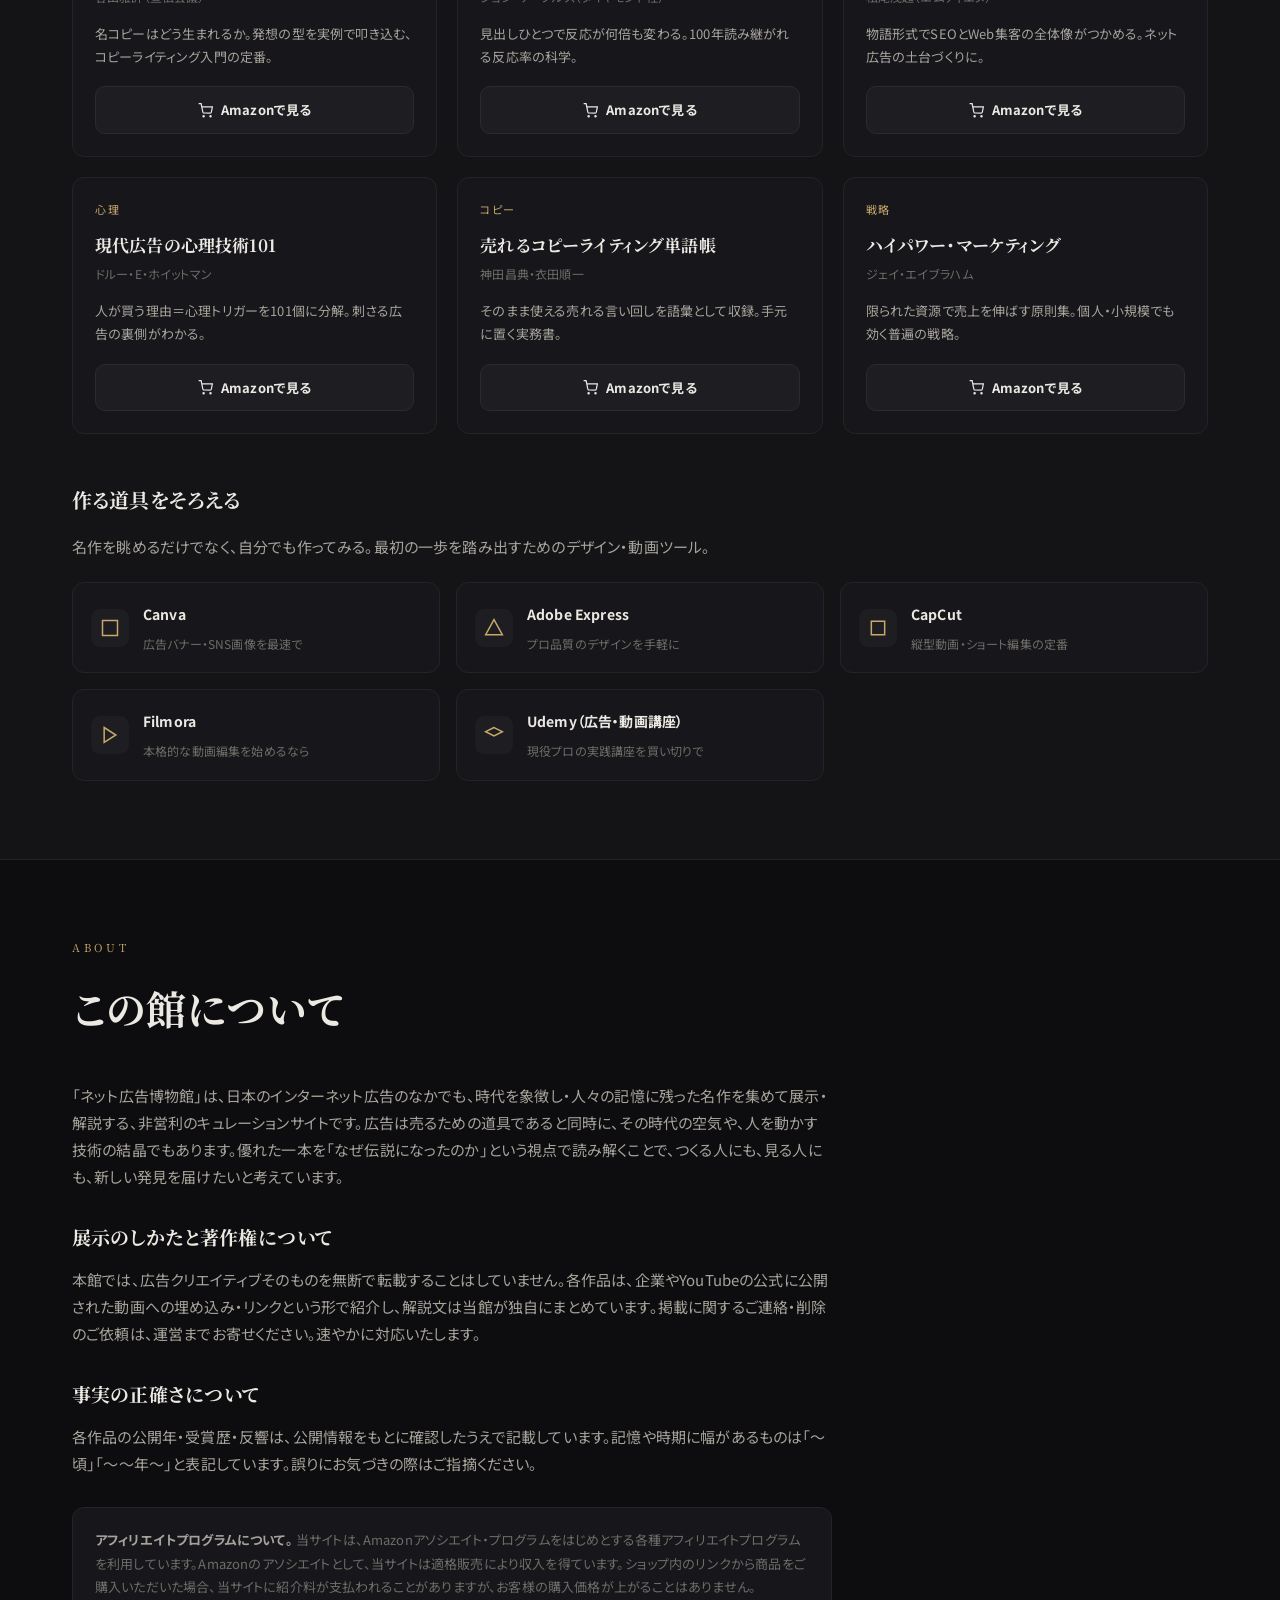
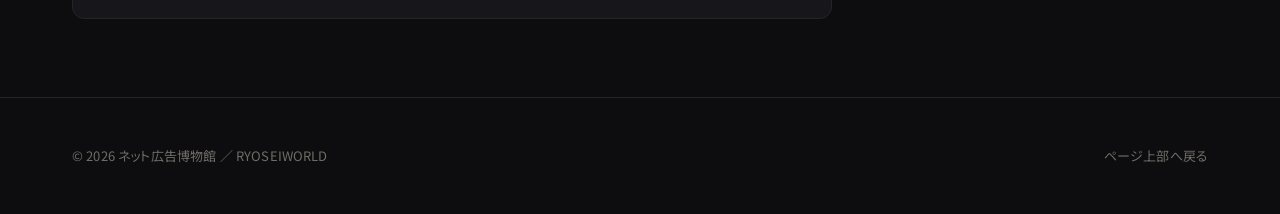
==== commit 7999e3f9: "feat: PWA化＋アプリ導入導線 — ホーム画面追加でアプリ化(manifest/SW/icons/iOSメタ)、app.html(iOS/Android手順/QR/install prompt)" ====
--- a/index.html
+++ b/index.html
@@ -7,6 +7,14 @@
 <meta name="description" content="UNIQLOCK、森の木琴、メーク女子高生、桃太郎、三太郎、アオハルかよ。日本のインターネット広告の伝説的キャンペーンを年代別に展示し、なぜ伝説になったのかを解説するキュレーション博物館。">
 <meta name="theme-color" content="#0d0d0f">
 <link rel="canonical" href="https://imai-design.github.io/net-ad-museum/">
+
+<!-- PWA / iOSアプリ化 -->
+<link rel="manifest" href="manifest.webmanifest">
+<meta name="apple-mobile-web-app-capable" content="yes">
+<meta name="mobile-web-app-capable" content="yes">
+<meta name="apple-mobile-web-app-status-bar-style" content="black-translucent">
+<meta name="apple-mobile-web-app-title" content="広告ハント">
+<link rel="apple-touch-icon" href="icons/icon-180.png">
 
 <!-- OGP -->
 <meta property="og:type" content="website">
@@ -48,8 +56,8 @@
     <nav class="navlinks">
       <a href="#gallery-sec">展示室</a>
       <a href="hunt.html">広告ハント</a>
-      <a href="#shop">ミュージアムショップ</a>
-      <a href="#about">この館について</a>
+      <a href="#shop">ショップ</a>
+      <a href="app.html">アプリにする</a>
       <a class="nav-cta" href="hunt.html">広告を捕まえる</a>
     </nav>
   </div>
@@ -146,5 +154,6 @@
 </footer>
 
 <script src="app.js"></script>
+<script>if("serviceWorker" in navigator){window.addEventListener("load",()=>navigator.serviceWorker.register("sw.js").catch(()=>{}));}</script>
 </body>
 </html>
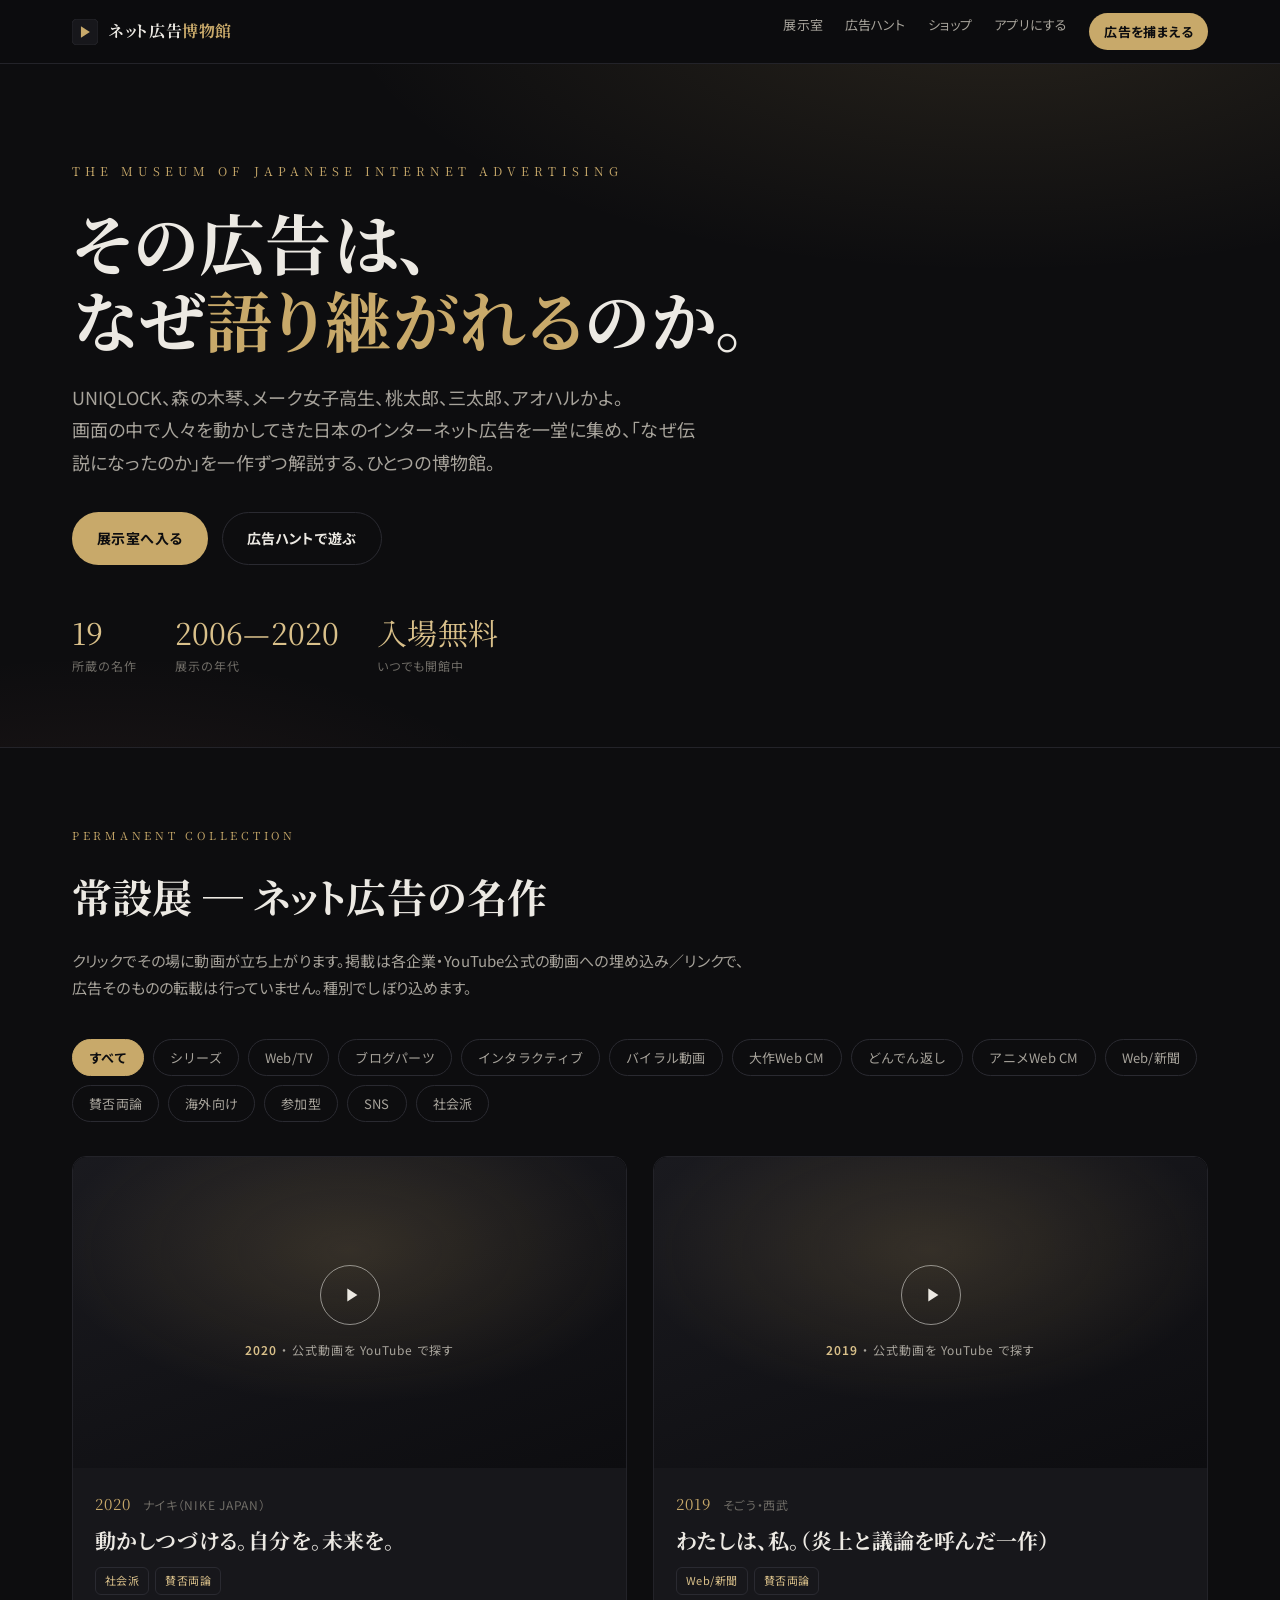
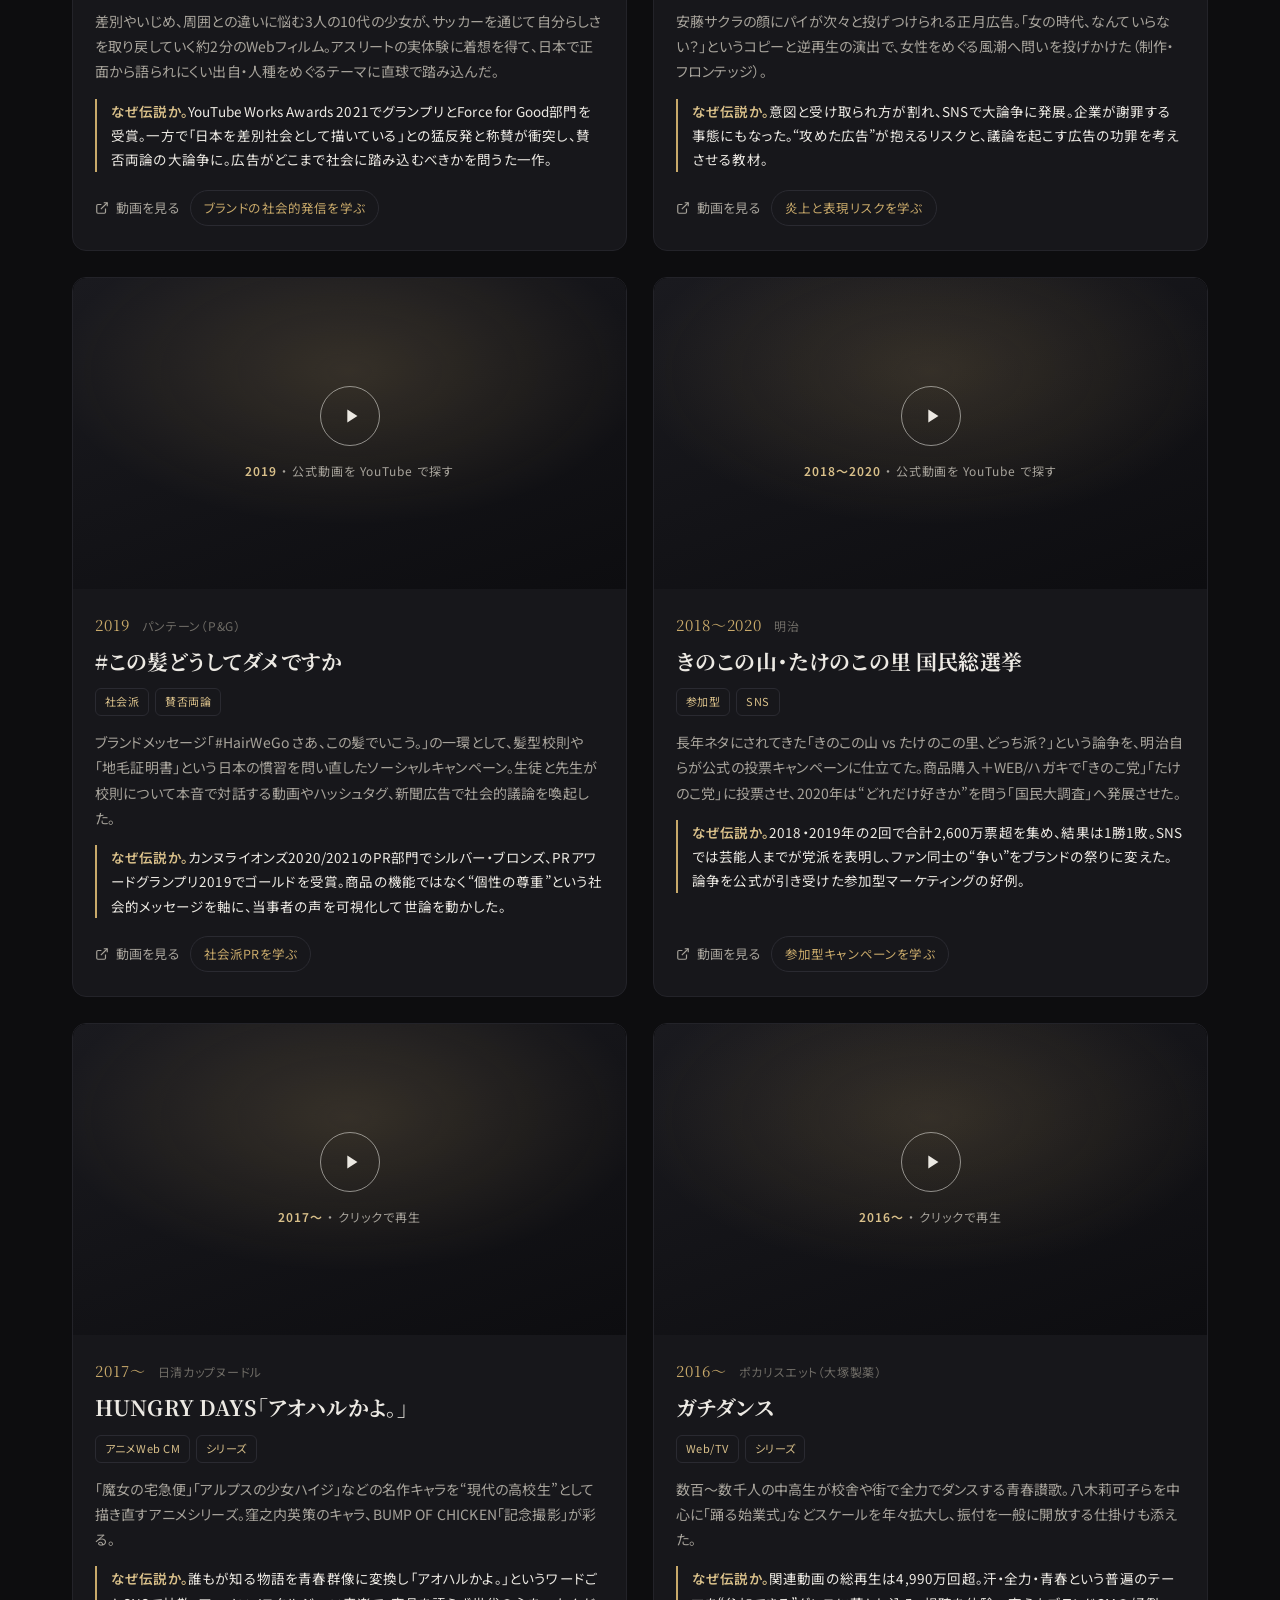
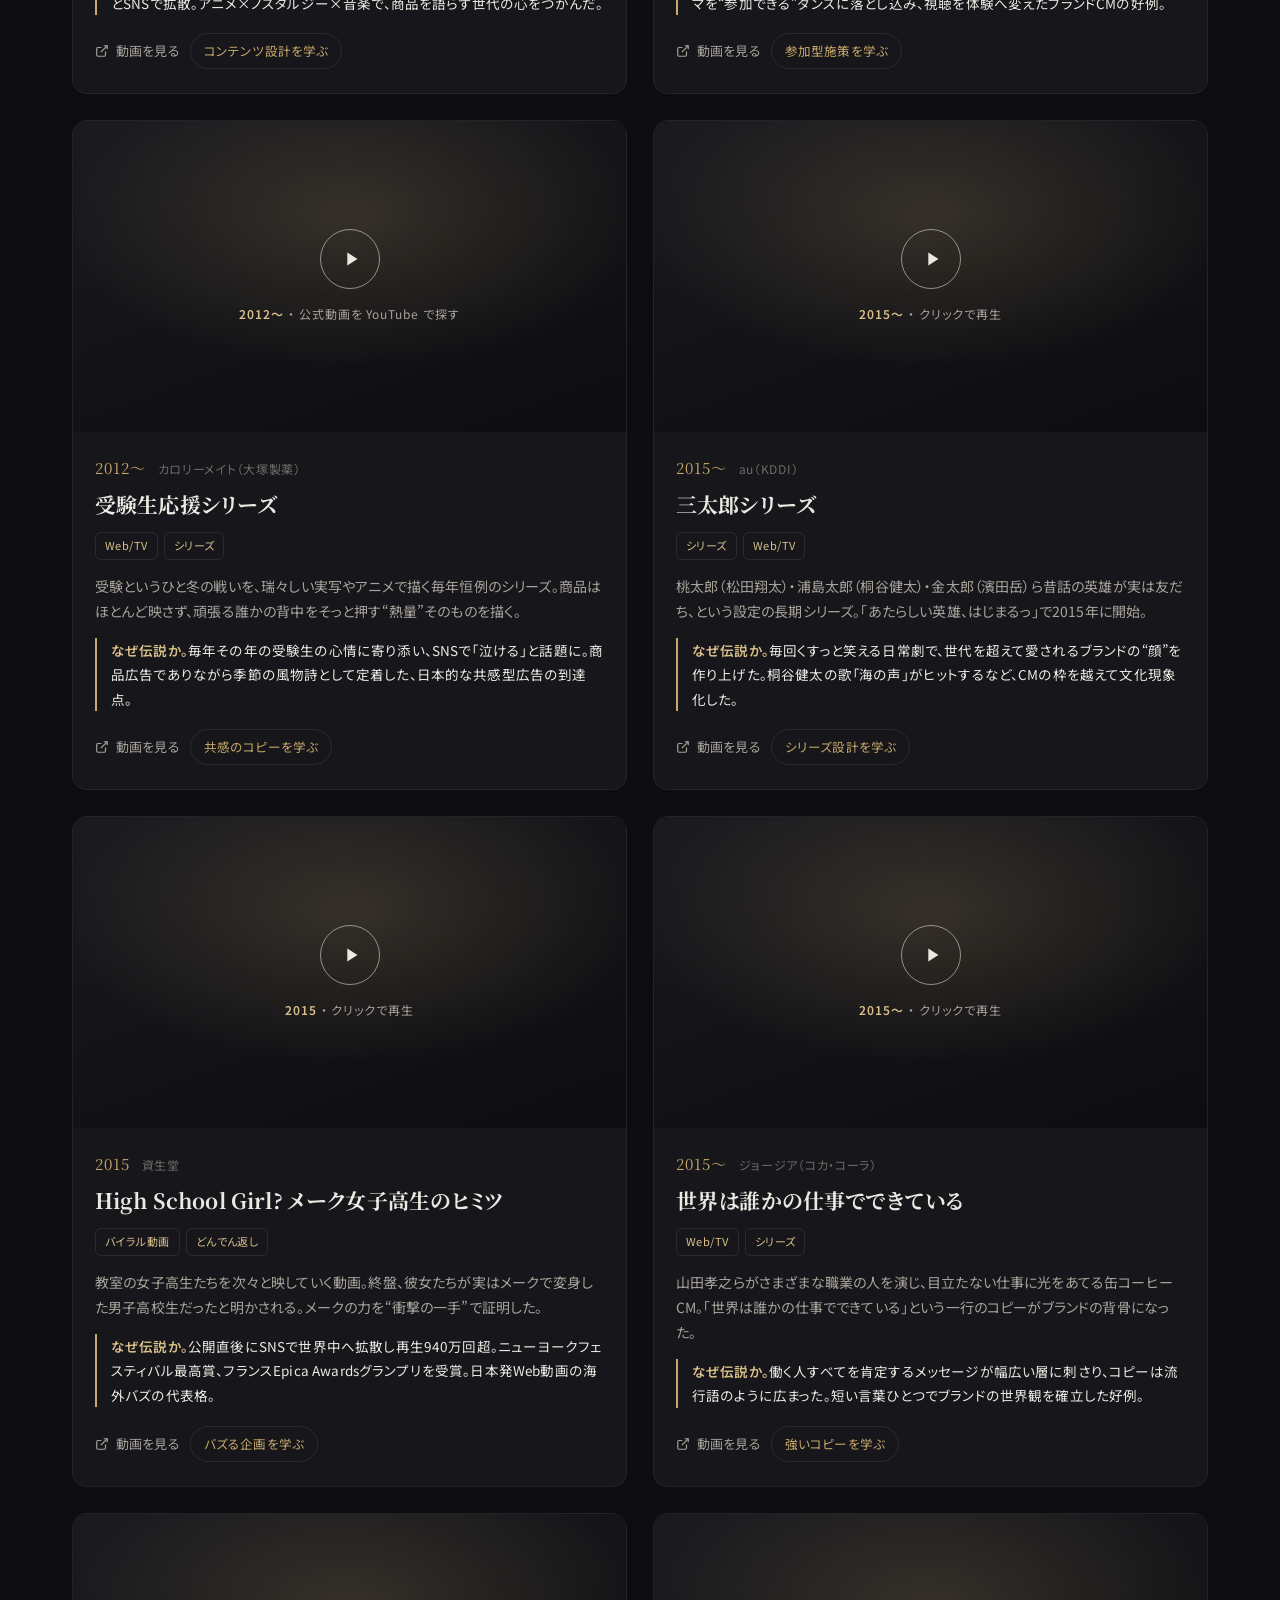
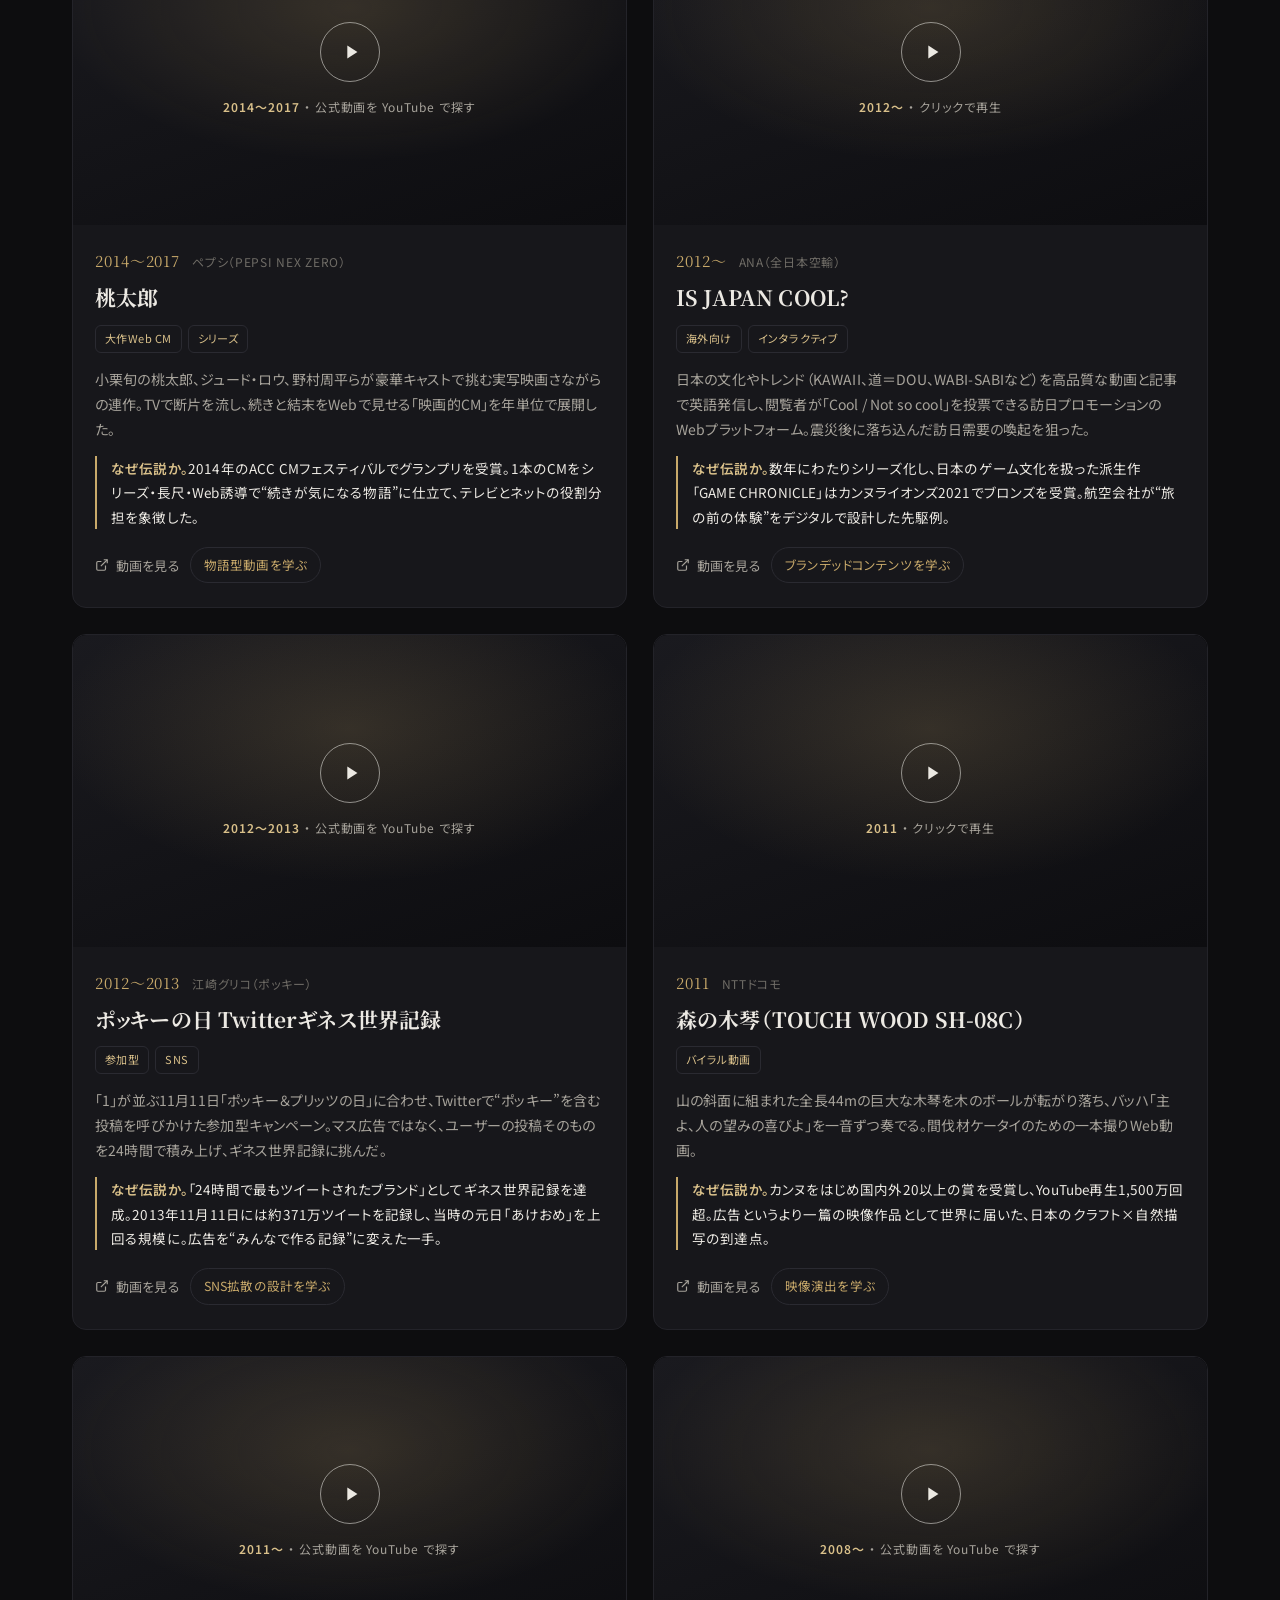
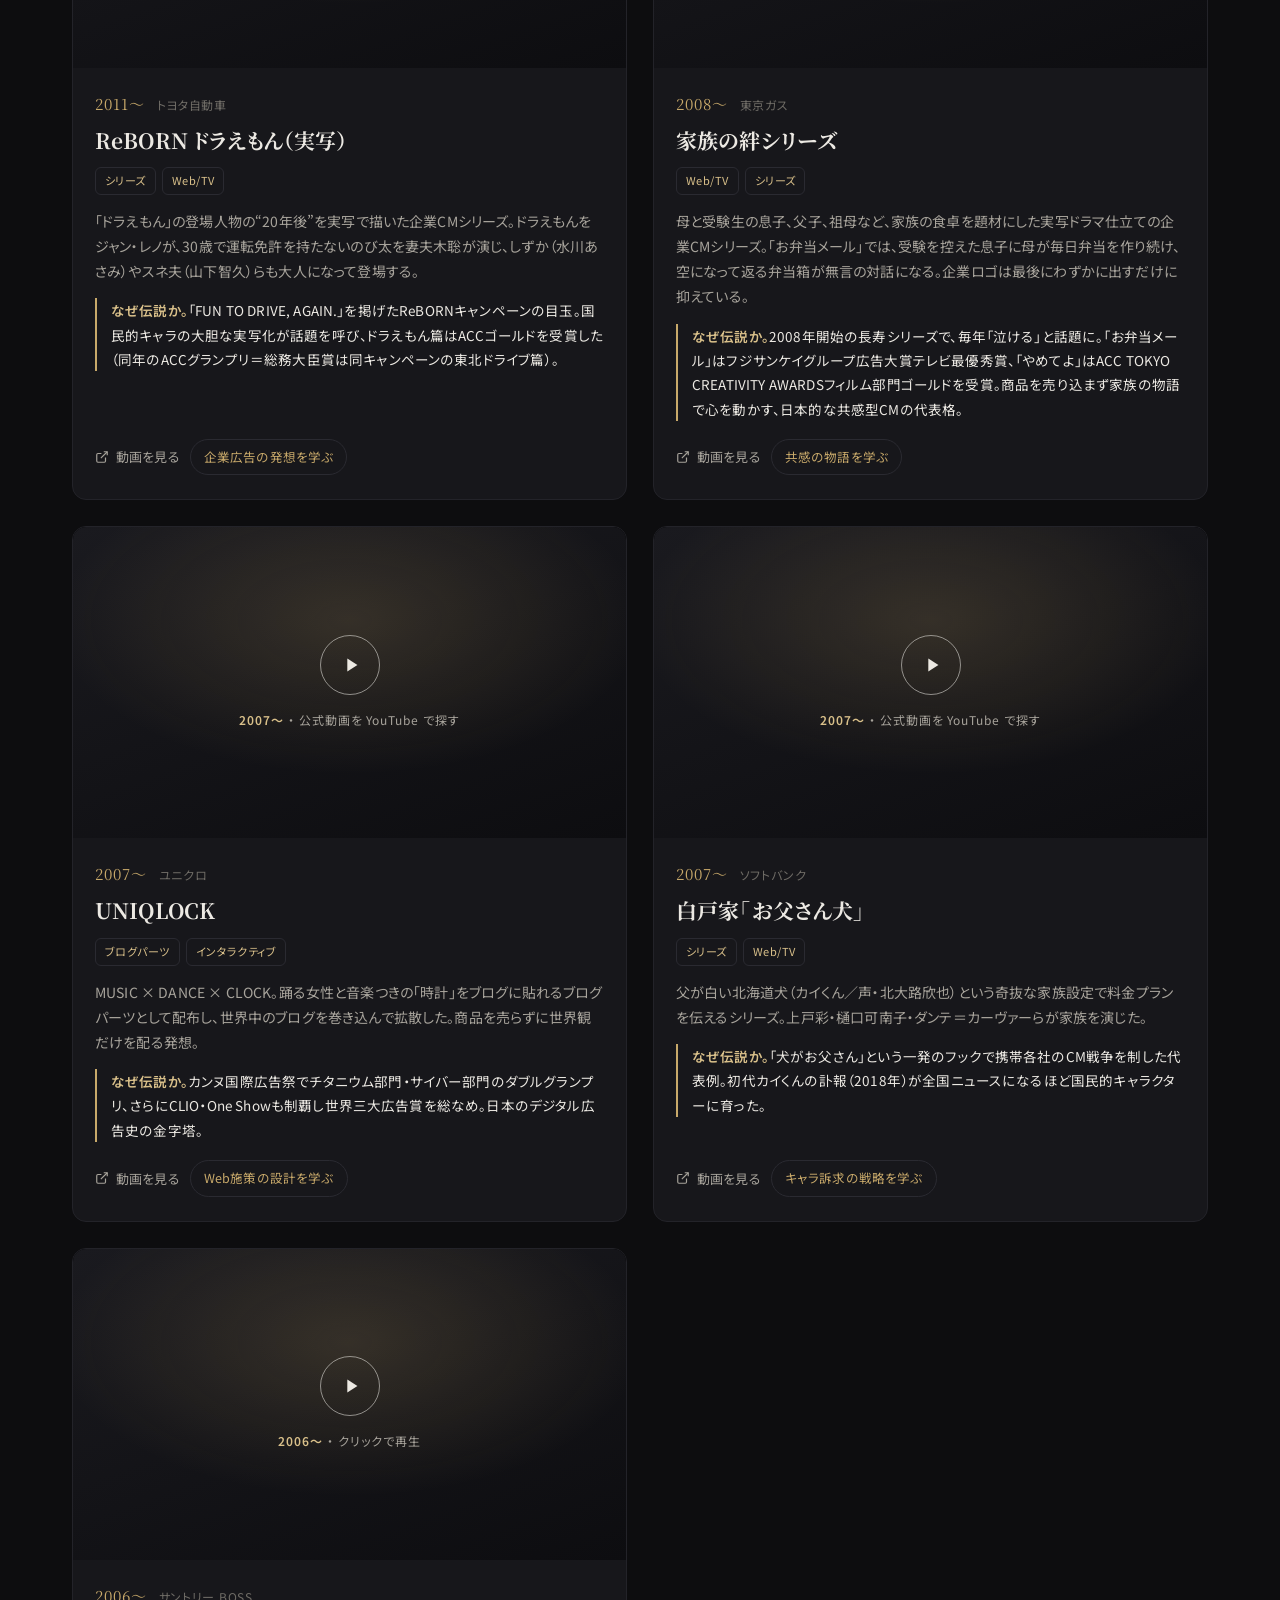
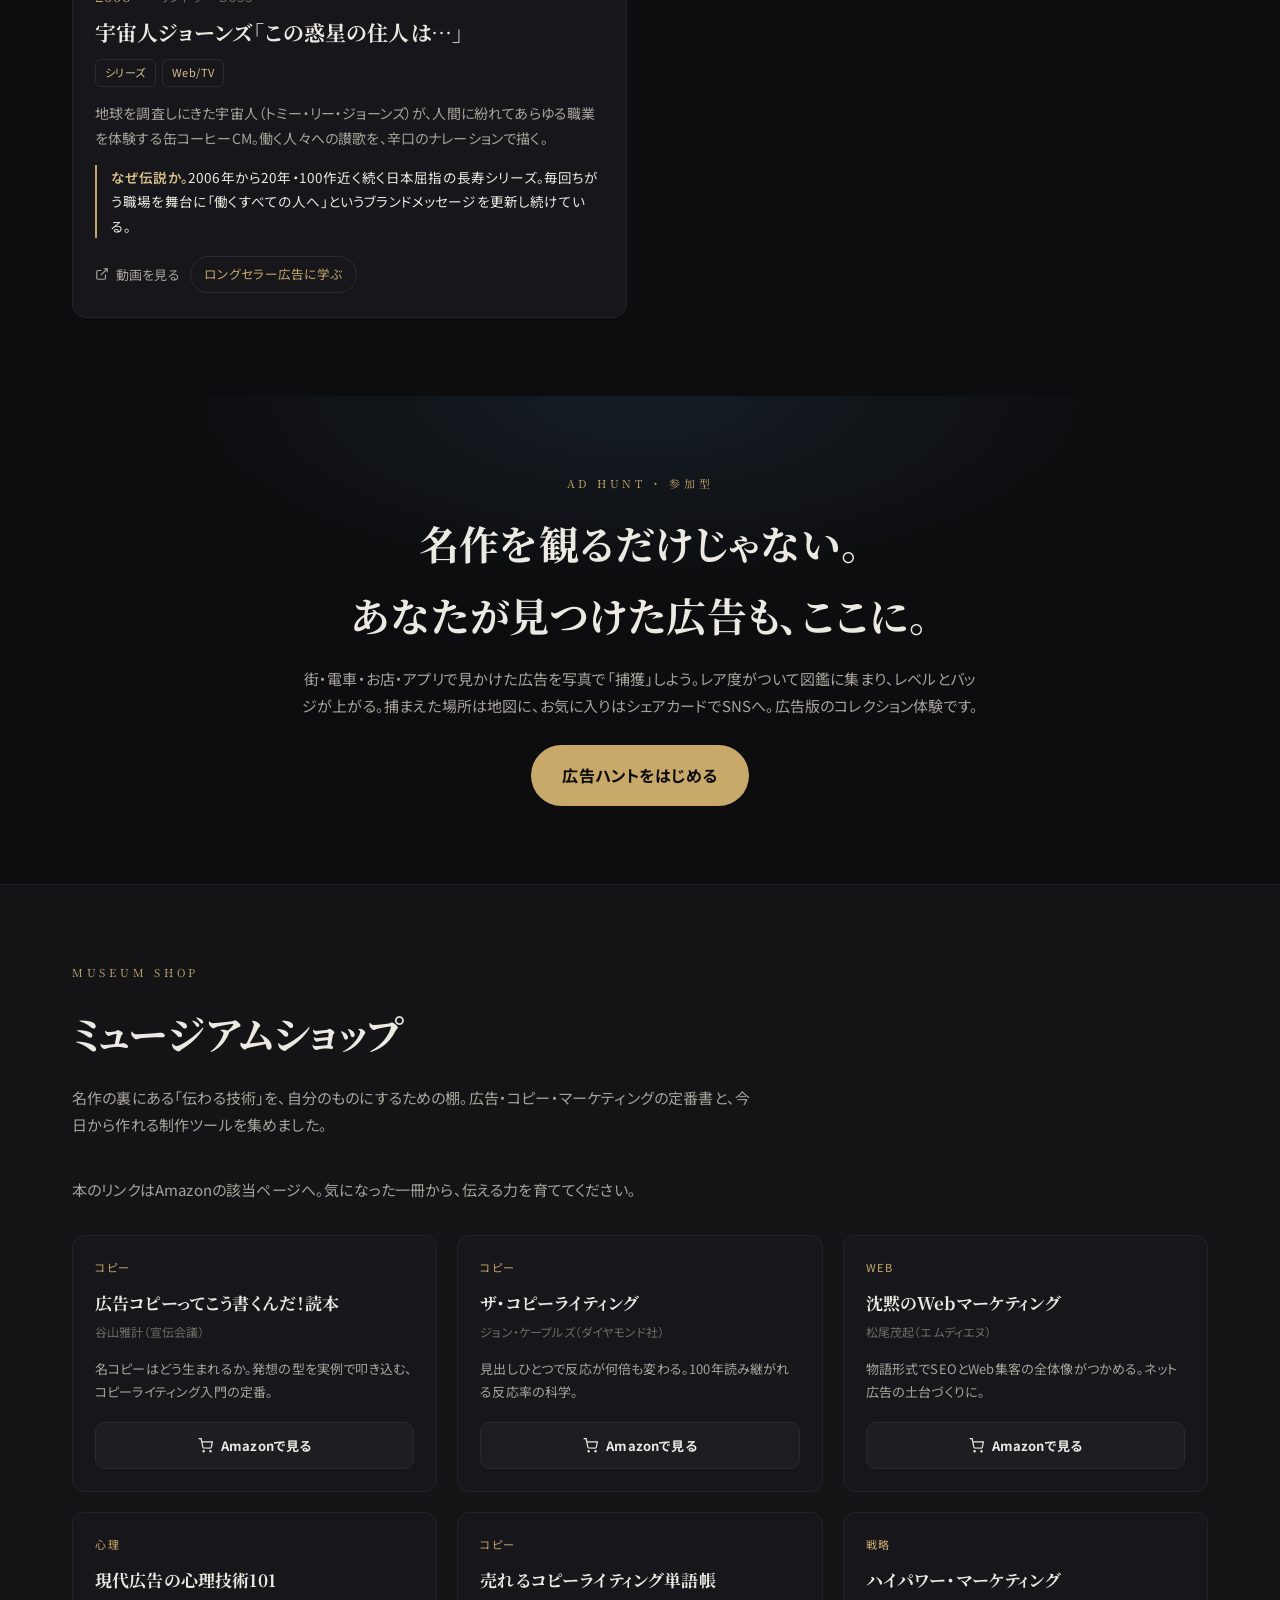
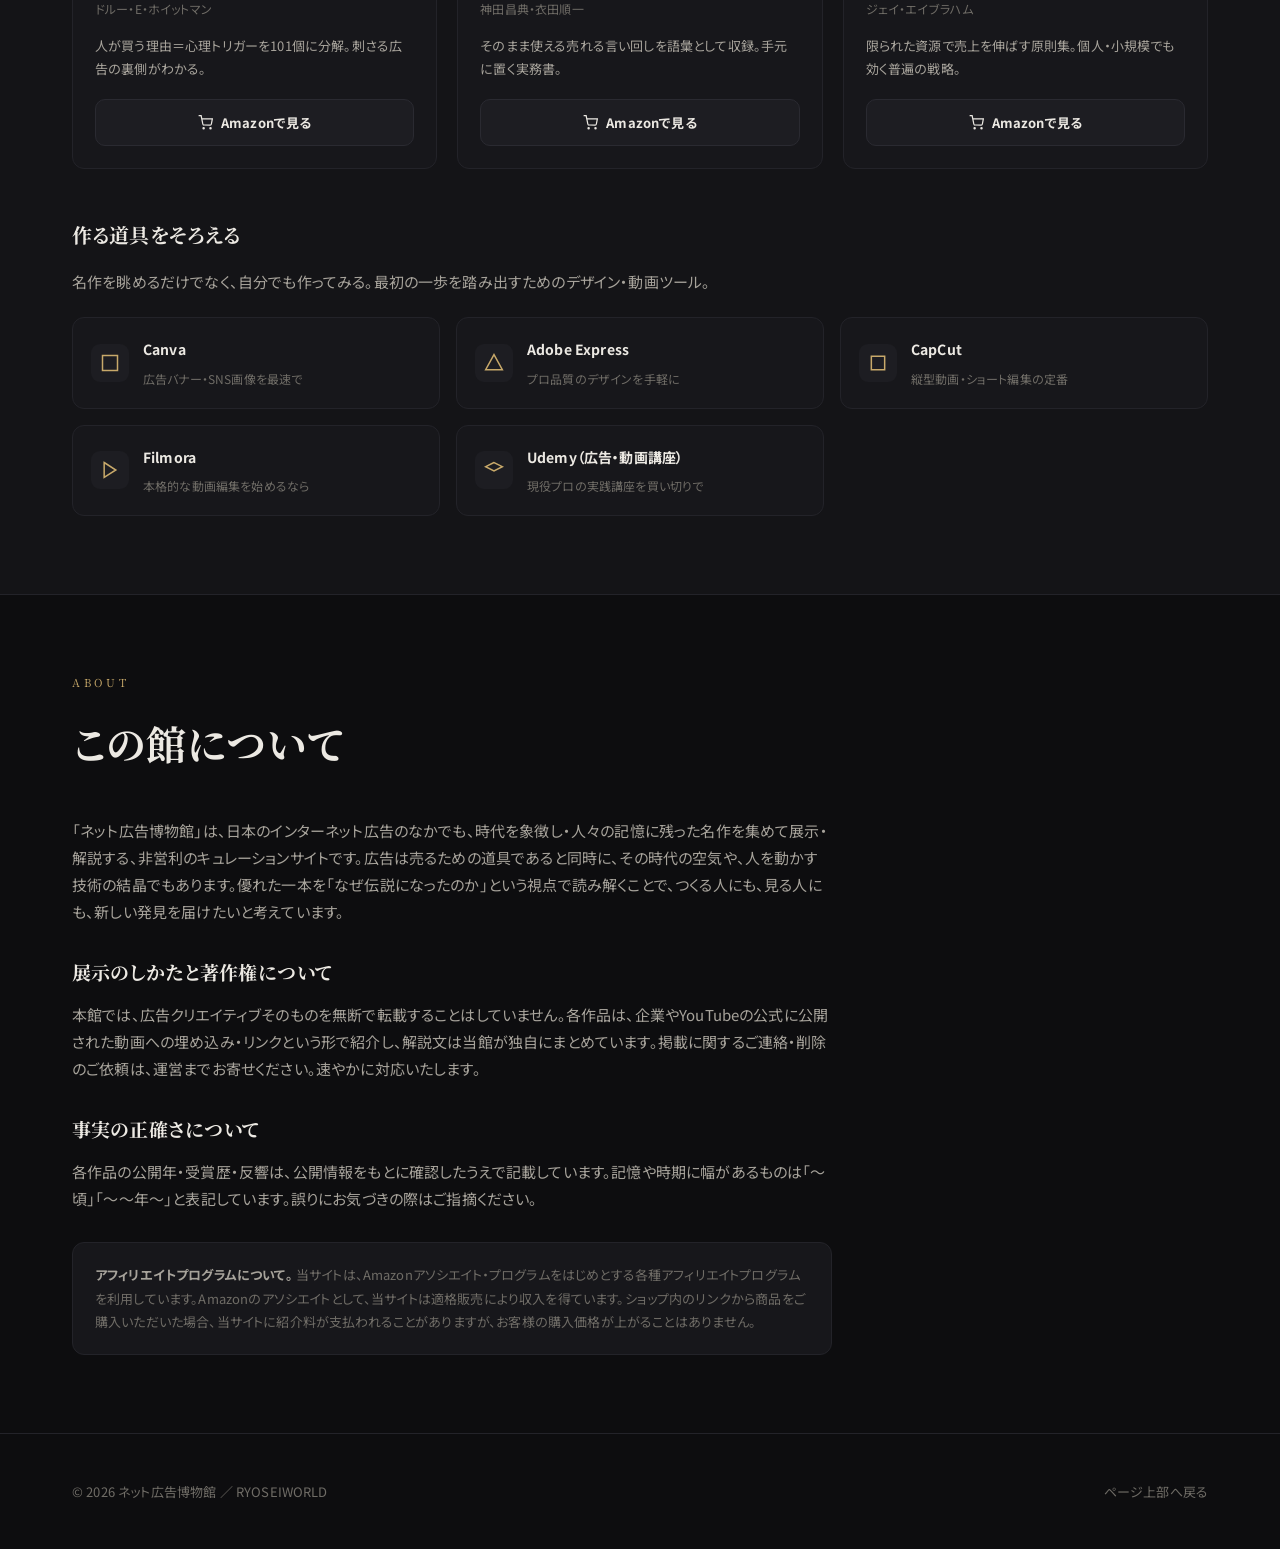
==== commit adfe1d30: "feat: 常設展に名作7件を追加（12→19件）— 裏取り済み 東京ガス家族の絆 / トヨタReBORNドラえもん / ANA IS JAPAN COOL?(公式動画埋込) / グリコ ポッキーの日" ====
--- a/index.html
+++ b/index.html
@@ -22,7 +22,9 @@
 <meta property="og:description" content="日本のネット広告の伝説を年代別に展示。なぜ語り継がれるのかを解説するキュレーション博物館。">
 <meta property="og:url" content="https://imai-design.github.io/net-ad-museum/">
 <meta property="og:site_name" content="ネット広告博物館">
+<meta property="og:image" content="https://imai-design.github.io/net-ad-museum/og.jpg">
 <meta name="twitter:card" content="summary_large_image">
+<meta name="twitter:image" content="https://imai-design.github.io/net-ad-museum/og.jpg">
 
 <!-- favicon (SVG, 絵文字不使用) -->
 <link rel="icon" href="data:image/svg+xml,%3Csvg xmlns='http://www.w3.org/2000/svg' viewBox='0 0 32 32'%3E%3Crect width='32' height='32' rx='6' fill='%230d0d0f'/%3E%3Cpath d='M11 9v14l11-7z' fill='%23c8a96a'/%3E%3C/svg%3E">
@@ -74,8 +76,8 @@
       <a class="btn btn--ghost" href="hunt.html">広告ハントで遊ぶ</a>
     </div>
     <div class="hero__stats">
-      <div class="hero__stat"><div class="n"><span id="count">12</span></div><div class="l">所蔵の名作</div></div>
-      <div class="hero__stat"><div class="n">2006—2019</div><div class="l">展示の年代</div></div>
+      <div class="hero__stat"><div class="n"><span id="count">19</span></div><div class="l">所蔵の名作</div></div>
+      <div class="hero__stat"><div class="n">2006—2020</div><div class="l">展示の年代</div></div>
       <div class="hero__stat"><div class="n">入場無料</div><div class="l">いつでも開館中</div></div>
     </div>
   </div>
